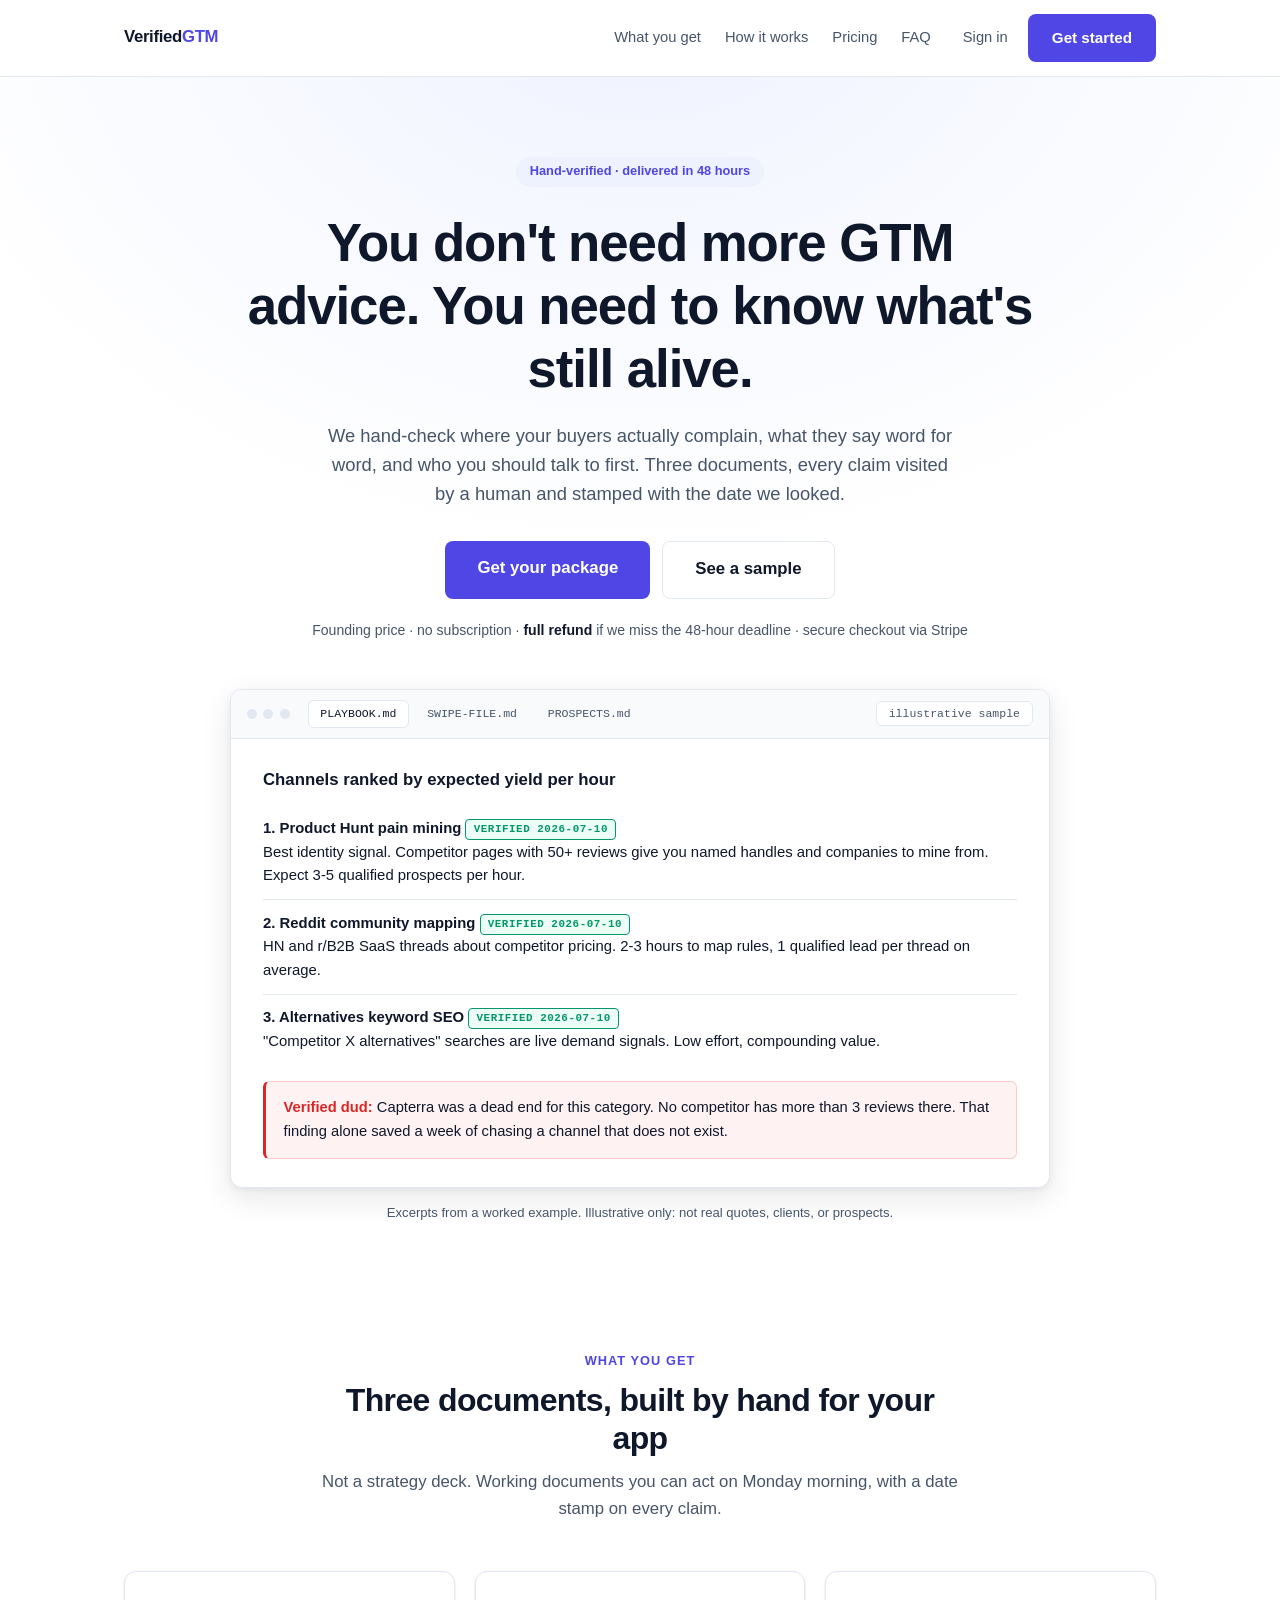
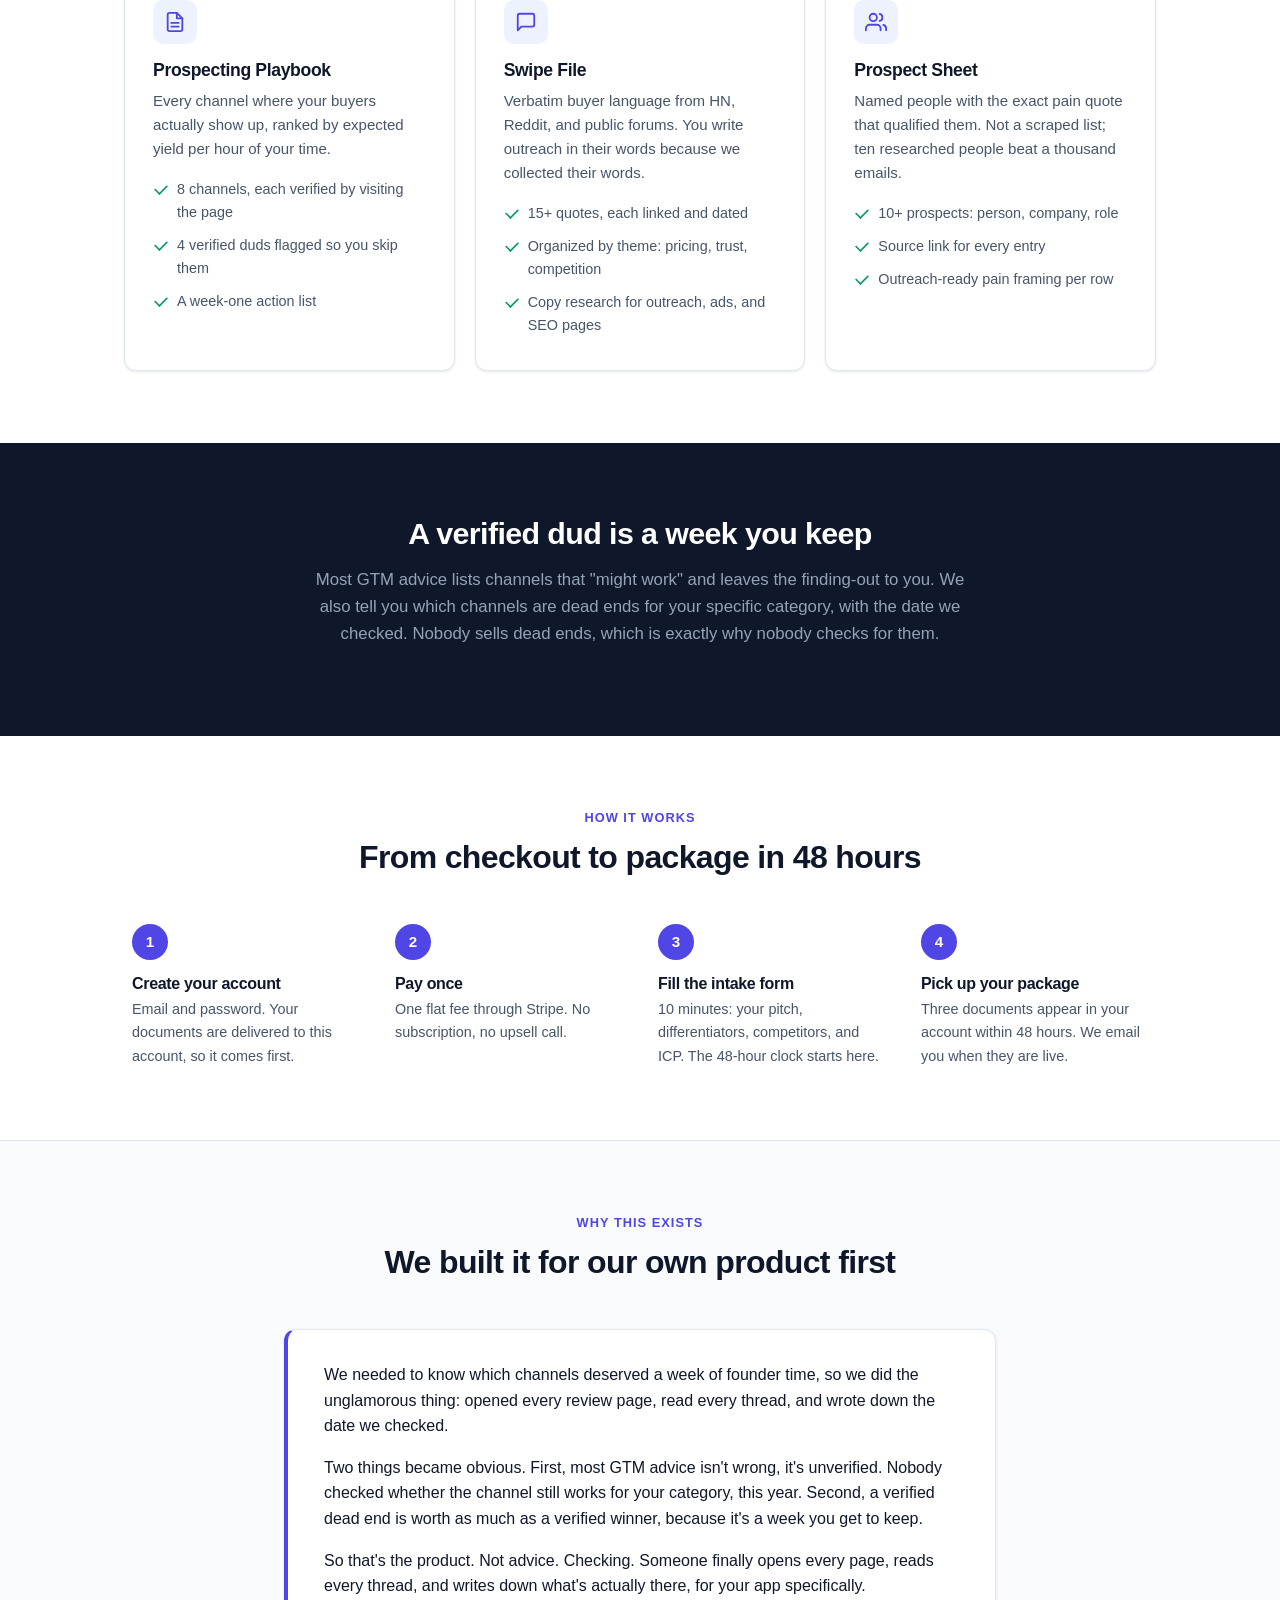
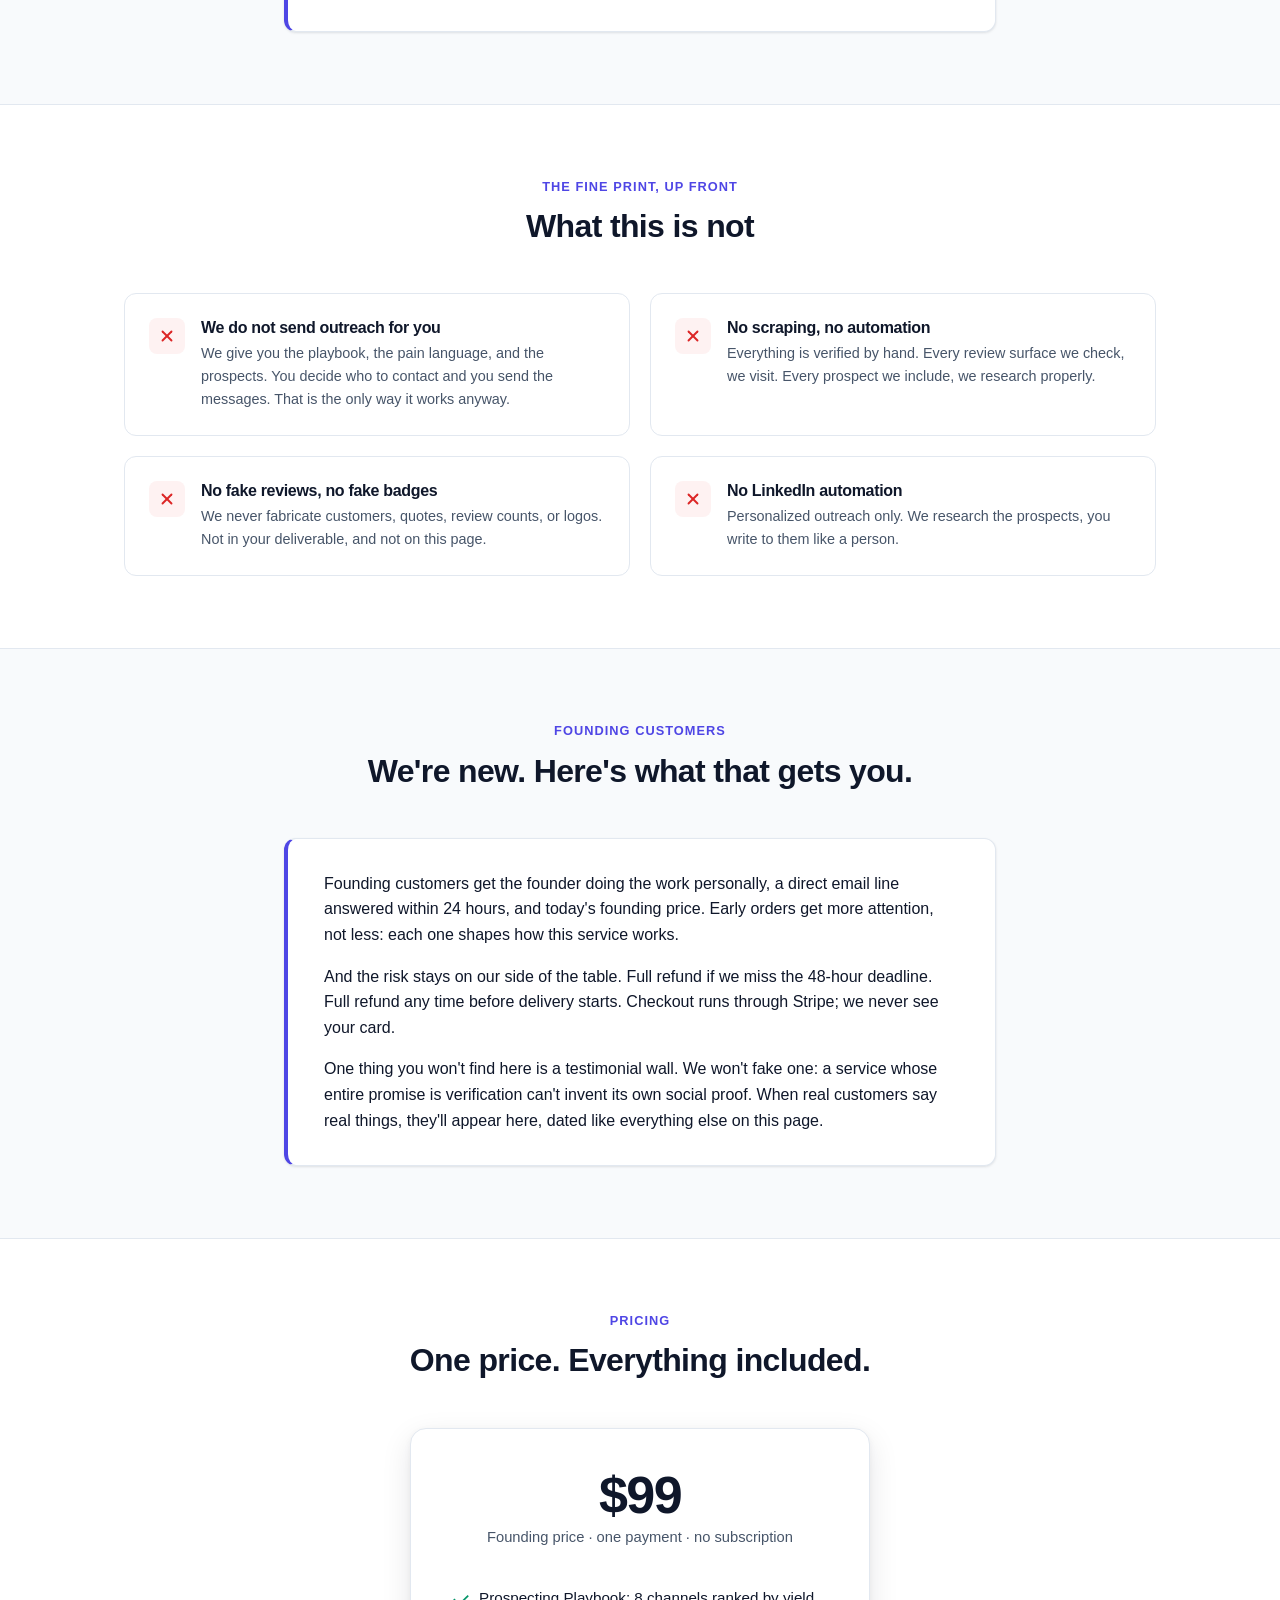
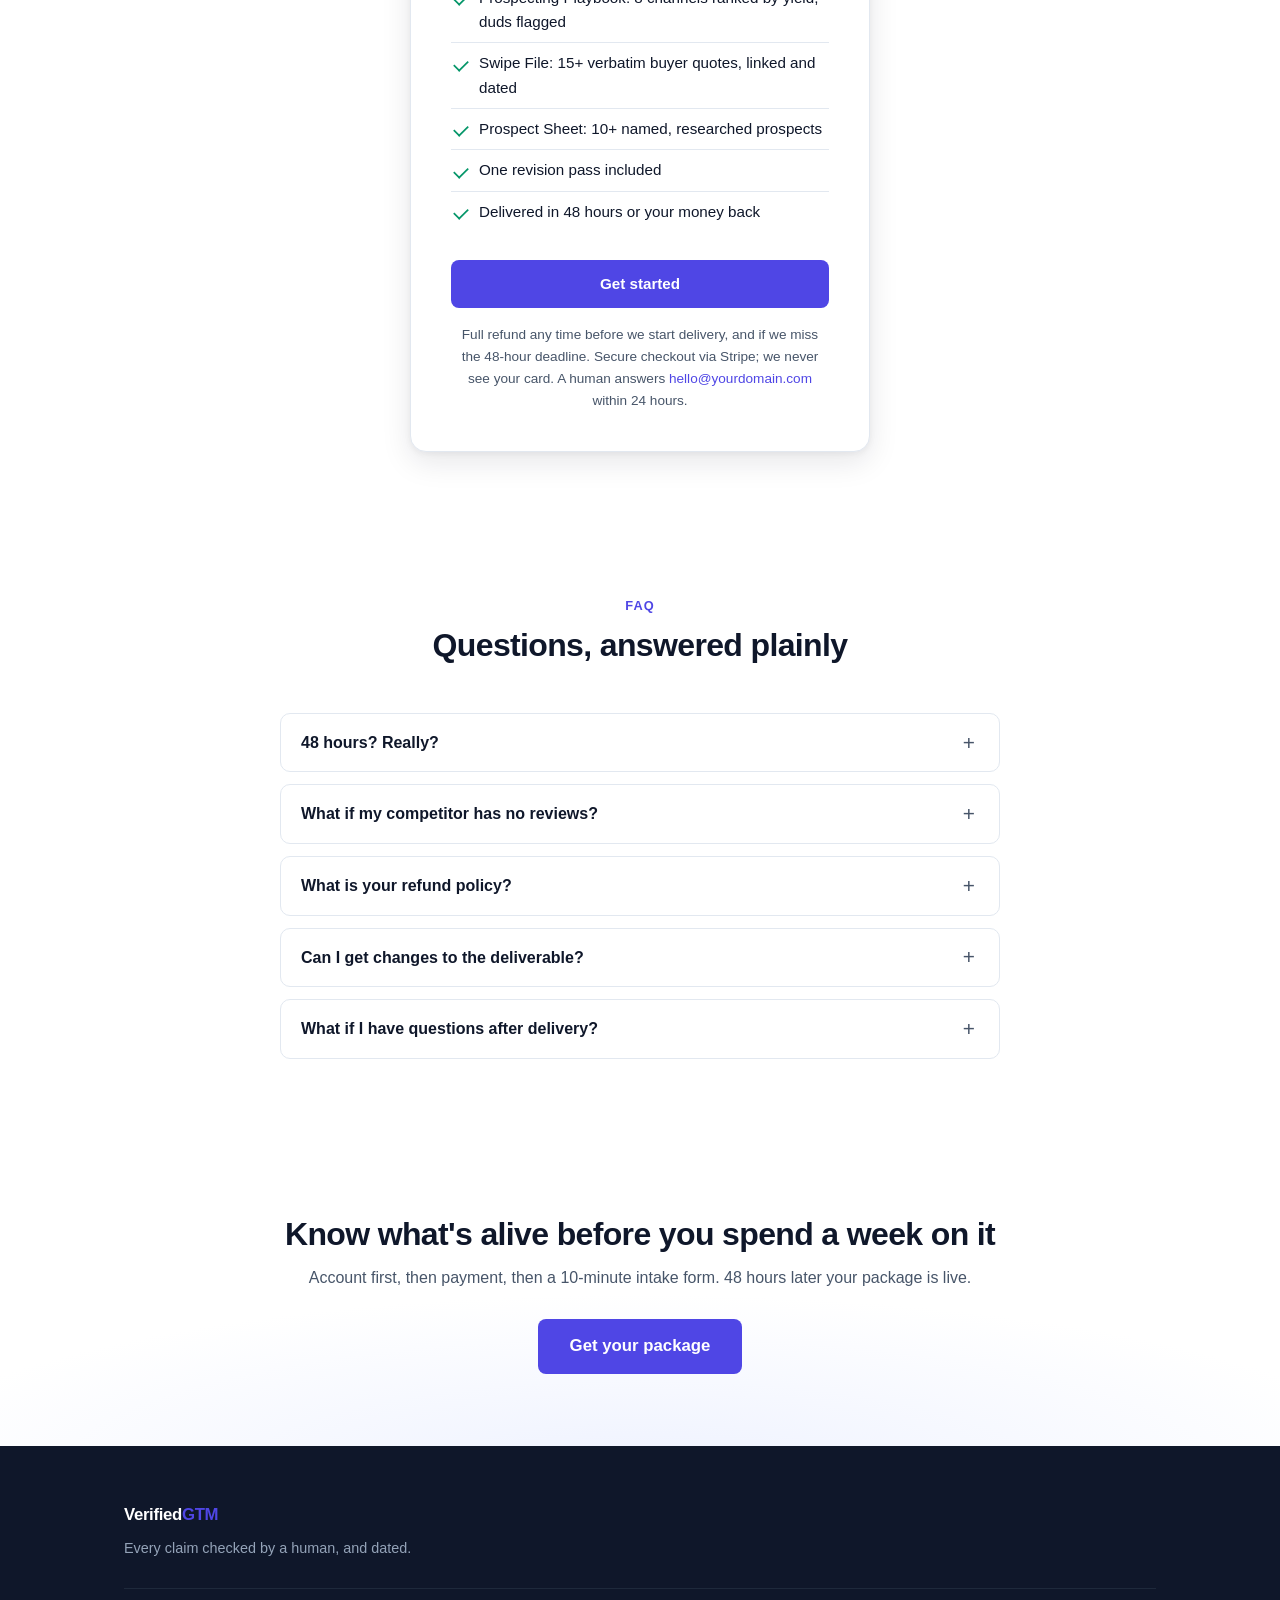
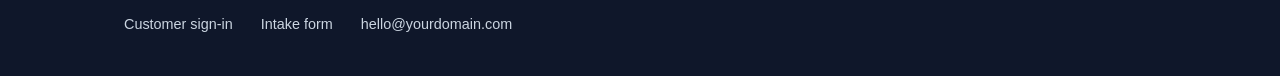
==== index.html @ f34b38dd "VerifiedGTM marketing site: landing, account, and intake pages Co-Authored-By: Claude Fable 5 <norep" ====
<!DOCTYPE html>
<html lang="en">
<head>
  <meta charset="UTF-8">
  <meta name="viewport" content="width=device-width, initial-scale=1.0">
  <title>Verified GTM: every claim checked by a human, and dated</title>
  <meta name="description" content="A flat-fee go-to-market package for your app. We hand-verify where your buyers complain, what they say verbatim, and who to talk to first. Every claim dated. 48 hours.">
  <link rel="stylesheet" href="style.css">
  <script src="config.js"></script>
</head>
<body>
  <nav class="nav">
    <div class="nav-inner">
      <a href="#" class="wordmark">Verified<span>GTM</span></a>
      <div class="nav-links">
        <a href="#deliverables">What you get</a>
        <a href="#how">How it works</a>
        <a href="#pricing">Pricing</a>
        <a href="#faq">FAQ</a>
      </div>
      <div class="nav-cta">
        <a href="account.html" class="signin">Sign in</a>
        <a href="account.html" class="btn">Get started</a>
      </div>
    </div>
  </nav>

  <header class="hero-section">
    <div class="container">
      <span class="badge">Hand-verified &middot; delivered in 48 hours</span>
      <h1>You don't need more GTM advice. You need to know what's still alive.</h1>
      <p class="hero-sub">We hand-check where your buyers actually complain, what they say word for word, and who you should talk to first. Three documents, every claim visited by a human and stamped with the date we looked.</p>
      <div class="hero-ctas">
        <a href="account.html" class="btn btn-lg">Get your package</a>
        <a href="#sample" class="btn btn-lg btn-ghost">See a sample</a>
      </div>
      <p class="trust-line">Founding price &middot; no subscription &middot; <strong>full refund</strong> if we miss the 48-hour deadline &middot; secure checkout via Stripe</p>

      <div class="browser-frame" id="sample">
        <input type="radio" name="doc-tab" id="tab-playbook" checked>
        <input type="radio" name="doc-tab" id="tab-swipe">
        <input type="radio" name="doc-tab" id="tab-prospects">
        <div class="browser-bar">
          <i></i><i></i><i></i>
          <label for="tab-playbook">PLAYBOOK.md</label>
          <label for="tab-swipe">SWIPE-FILE.md</label>
          <label for="tab-prospects">PROSPECTS.md</label>
          <span class="addr">illustrative sample</span>
        </div>
        <div class="browser-body" id="body-playbook">
          <h4>Channels ranked by expected yield per hour</h4>
          <ul>
            <li><strong>1. Product Hunt pain mining</strong> <span class="stamp">verified 2026-07-10</span><br>Best identity signal. Competitor pages with 50+ reviews give you named handles and companies to mine from. Expect 3-5 qualified prospects per hour.</li>
            <li><strong>2. Reddit community mapping</strong> <span class="stamp">verified 2026-07-10</span><br>HN and r/B2B SaaS threads about competitor pricing. 2-3 hours to map rules, 1 qualified lead per thread on average.</li>
            <li><strong>3. Alternatives keyword SEO</strong> <span class="stamp">verified 2026-07-10</span><br>"Competitor X alternatives" searches are live demand signals. Low effort, compounding value.</li>
          </ul>
          <div class="dud-block">
            <strong>Verified dud:</strong> Capterra was a dead end for this category. No competitor has more than 3 reviews there. That finding alone saved a week of chasing a channel that does not exist.
          </div>
        </div>
        <div class="browser-body" id="body-swipe">
          <h4>Verbatim buyer language, each quote linked and dated</h4>
          <blockquote>"I looked at three tools and they all had zero real reviews I could find. How is anyone supposed to compare these?" (HN comment, 2025-11) <span class="stamp">collected 2026-07-10</span></blockquote>
          <blockquote>"We paid $X000 for a GTM course and it was just generic advice we could have found on a blog. The ROI was negative." (r/SaaS, 2026-01) <span class="stamp">collected 2026-07-10</span></blockquote>
          <blockquote>"Every channel they suggested was either saturated or required weeks of setup. We needed something we could act on Monday." (r/startups, 2026-03) <span class="stamp">collected 2026-07-10</span></blockquote>
        </div>
        <div class="browser-body" id="body-prospects">
          <h4>Named prospects with the pain quote that qualified them</h4>
          <ul>
            <li><strong>Fictional Co-founder, Apex Analytics</strong><br><span class="src-line">Source: HN thread on GTM tools [2026-06]</span><br><em>"Looking for GTM help but every advisor just says 'do content marketing.' Need channels we can actually execute this quarter."</em></li>
            <li><strong>Fictional Head of Growth, ScaleUp SaaS</strong><br><span class="src-line">Source: r/SaaS comment [2026-05]</span><br><em>"Tried three agencies. All they delivered were decks. We need someone who will tell us which channels actually work for our specific category."</em></li>
            <li><strong>Fictional Founder, Series A FinTech</strong><br><span class="src-line">Source: Product Hunt review [2026-04]</span><br><em>"Competitor Y took 6 weeks to deliver anything. We needed GTM done before our launch, not after."</em></li>
          </ul>
        </div>
      </div>
      <p class="sample-caption">Excerpts from a worked example. Illustrative only: not real quotes, clients, or prospects.</p>
    </div>
  </header>

  <section class="section" id="deliverables">
    <div class="container">
      <div class="section-head">
        <span class="eyebrow">What you get</span>
        <h2>Three documents, built by hand for your app</h2>
        <p>Not a strategy deck. Working documents you can act on Monday morning, with a date stamp on every claim.</p>
      </div>
      <div class="card-grid">
        <div class="card">
          <span class="icon">
            <svg width="22" height="22" viewBox="0 0 24 24" fill="none" stroke="currentColor" stroke-width="2" stroke-linecap="round" stroke-linejoin="round"><path d="M14 2H6a2 2 0 0 0-2 2v16a2 2 0 0 0 2 2h12a2 2 0 0 0 2-2V8z"/><polyline points="14 2 14 8 20 8"/><line x1="16" y1="13" x2="8" y2="13"/><line x1="16" y1="17" x2="8" y2="17"/></svg>
          </span>
          <h3>Prospecting Playbook</h3>
          <p>Every channel where your buyers actually show up, ranked by expected yield per hour of your time.</p>
          <ul>
            <li>8 channels, each verified by visiting the page</li>
            <li>4 verified duds flagged so you skip them</li>
            <li>A week-one action list</li>
          </ul>
        </div>
        <div class="card">
          <span class="icon">
            <svg width="22" height="22" viewBox="0 0 24 24" fill="none" stroke="currentColor" stroke-width="2" stroke-linecap="round" stroke-linejoin="round"><path d="M21 15a2 2 0 0 1-2 2H7l-4 4V5a2 2 0 0 1 2-2h14a2 2 0 0 1 2 2z"/></svg>
          </span>
          <h3>Swipe File</h3>
          <p>Verbatim buyer language from HN, Reddit, and public forums. You write outreach in their words because we collected their words.</p>
          <ul>
            <li>15+ quotes, each linked and dated</li>
            <li>Organized by theme: pricing, trust, competition</li>
            <li>Copy research for outreach, ads, and SEO pages</li>
          </ul>
        </div>
        <div class="card">
          <span class="icon">
            <svg width="22" height="22" viewBox="0 0 24 24" fill="none" stroke="currentColor" stroke-width="2" stroke-linecap="round" stroke-linejoin="round"><path d="M17 21v-2a4 4 0 0 0-4-4H5a4 4 0 0 0-4 4v2"/><circle cx="9" cy="7" r="4"/><path d="M23 21v-2a4 4 0 0 0-3-3.87"/><path d="M16 3.13a4 4 0 0 1 0 7.75"/></svg>
          </span>
          <h3>Prospect Sheet</h3>
          <p>Named people with the exact pain quote that qualified them. Not a scraped list; ten researched people beat a thousand emails.</p>
          <ul>
            <li>10+ prospects: person, company, role</li>
            <li>Source link for every entry</li>
            <li>Outreach-ready pain framing per row</li>
          </ul>
        </div>
      </div>
    </div>
  </section>

  <section class="dark-band">
    <div class="container">
      <h2>A verified dud is a week you keep</h2>
      <p>Most GTM advice lists channels that "might work" and leaves the finding-out to you. We also tell you which channels are dead ends for your specific category, with the date we checked. Nobody sells dead ends, which is exactly why nobody checks for them.</p>
    </div>
  </section>

  <section class="section" id="how">
    <div class="container">
      <div class="section-head">
        <span class="eyebrow">How it works</span>
        <h2>From checkout to package in 48 hours</h2>
      </div>
      <div class="steps">
        <div class="step">
          <span class="step-num">1</span>
          <h3>Create your account</h3>
          <p>Email and password. Your documents are delivered to this account, so it comes first.</p>
        </div>
        <div class="step">
          <span class="step-num">2</span>
          <h3>Pay once</h3>
          <p>One flat fee through Stripe. No subscription, no upsell call.</p>
        </div>
        <div class="step">
          <span class="step-num">3</span>
          <h3>Fill the intake form</h3>
          <p>10 minutes: your pitch, differentiators, competitors, and ICP. The 48-hour clock starts here.</p>
        </div>
        <div class="step">
          <span class="step-num">4</span>
          <h3>Pick up your package</h3>
          <p>Three documents appear in your account within 48 hours. We email you when they are live.</p>
        </div>
      </div>
    </div>
  </section>

  <section class="section section-alt" id="why">
    <div class="container-narrow">
      <div class="section-head">
        <span class="eyebrow">Why this exists</span>
        <h2>We built it for our own product first</h2>
      </div>
      <div class="founder-note">
        <p>We needed to know which channels deserved a week of founder time, so we did the unglamorous thing: opened every review page, read every thread, and wrote down the date we checked.</p>
        <p>Two things became obvious. First, most GTM advice isn't wrong, it's unverified. Nobody checked whether the channel still works for your category, this year. Second, a verified dead end is worth as much as a verified winner, because it's a week you get to keep.</p>
        <p>So that's the product. Not advice. Checking. Someone finally opens every page, reads every thread, and writes down what's actually there, for your app specifically.</p>
      </div>
    </div>
  </section>

  <section class="section" id="not">
    <div class="container">
      <div class="section-head">
        <span class="eyebrow">The fine print, up front</span>
        <h2>What this is not</h2>
      </div>
      <div class="not-grid">
        <div>
          <span class="x-icon"><svg width="18" height="18" viewBox="0 0 24 24" fill="none" stroke="currentColor" stroke-width="2.5" stroke-linecap="round"><line x1="18" y1="6" x2="6" y2="18"/><line x1="6" y1="6" x2="18" y2="18"/></svg></span>
          <div>
            <h3>We do not send outreach for you</h3>
            <p>We give you the playbook, the pain language, and the prospects. You decide who to contact and you send the messages. That is the only way it works anyway.</p>
          </div>
        </div>
        <div>
          <span class="x-icon"><svg width="18" height="18" viewBox="0 0 24 24" fill="none" stroke="currentColor" stroke-width="2.5" stroke-linecap="round"><line x1="18" y1="6" x2="6" y2="18"/><line x1="6" y1="6" x2="18" y2="18"/></svg></span>
          <div>
            <h3>No scraping, no automation</h3>
            <p>Everything is verified by hand. Every review surface we check, we visit. Every prospect we include, we research properly.</p>
          </div>
        </div>
        <div>
          <span class="x-icon"><svg width="18" height="18" viewBox="0 0 24 24" fill="none" stroke="currentColor" stroke-width="2.5" stroke-linecap="round"><line x1="18" y1="6" x2="6" y2="18"/><line x1="6" y1="6" x2="18" y2="18"/></svg></span>
          <div>
            <h3>No fake reviews, no fake badges</h3>
            <p>We never fabricate customers, quotes, review counts, or logos. Not in your deliverable, and not on this page.</p>
          </div>
        </div>
        <div>
          <span class="x-icon"><svg width="18" height="18" viewBox="0 0 24 24" fill="none" stroke="currentColor" stroke-width="2.5" stroke-linecap="round"><line x1="18" y1="6" x2="6" y2="18"/><line x1="6" y1="6" x2="18" y2="18"/></svg></span>
          <div>
            <h3>No LinkedIn automation</h3>
            <p>Personalized outreach only. We research the prospects, you write to them like a person.</p>
          </div>
        </div>
      </div>
    </div>
  </section>

  <section class="section section-alt" id="founding">
    <div class="container-narrow">
      <div class="section-head">
        <span class="eyebrow">Founding customers</span>
        <h2>We're new. Here's what that gets you.</h2>
      </div>
      <div class="founder-note">
        <p>Founding customers get the founder doing the work personally, a direct email line answered within 24 hours, and today's founding price. Early orders get more attention, not less: each one shapes how this service works.</p>
        <p>And the risk stays on our side of the table. Full refund if we miss the 48-hour deadline. Full refund any time before delivery starts. Checkout runs through Stripe; we never see your card.</p>
        <p>One thing you won't find here is a testimonial wall. We won't fake one: a service whose entire promise is verification can't invent its own social proof. When real customers say real things, they'll appear here, dated like everything else on this page.</p>
      </div>
    </div>
  </section>

  <section class="section" id="pricing">
    <div class="container">
      <div class="section-head">
        <span class="eyebrow">Pricing</span>
        <h2>One price. Everything included.</h2>
      </div>
      <div class="pricing-card">
        <div class="price-tag">$<span id="price"></span></div>
        <p class="price-sub">Founding price &middot; one payment &middot; no subscription</p>
        <ul>
          <li>Prospecting Playbook: 8 channels ranked by yield, duds flagged</li>
          <li>Swipe File: 15+ verbatim buyer quotes, linked and dated</li>
          <li>Prospect Sheet: 10+ named, researched prospects</li>
          <li>One revision pass included</li>
          <li>Delivered in 48 hours or your money back</li>
        </ul>
        <a href="account.html" class="cta-button">Get started</a>
        <p class="pricing-footnote">Full refund any time before we start delivery, and if we miss the 48-hour deadline. Secure checkout via Stripe; we never see your card. A human answers <a href="#" id="pricing-email"></a> within 24 hours.</p>
      </div>
    </div>
  </section>

  <section class="section" id="faq">
    <div class="container">
      <div class="section-head">
        <span class="eyebrow">FAQ</span>
        <h2>Questions, answered plainly</h2>
      </div>
      <div class="faq-list">
        <details>
          <summary>48 hours? Really?</summary>
          <p>Yes. The process is systematized and a human does the checking. You create an account first; your files are delivered to it. Intake form in, package live within 48 hours. If we miss it, full refund.</p>
        </details>
        <details>
          <summary>What if my competitor has no reviews?</summary>
          <p>We mine forums, communities, and search demand instead. HN threads, Reddit discussions, and keyword data often surface more useful intelligence than review pages.</p>
        </details>
        <details>
          <summary>What is your refund policy?</summary>
          <p>Full refund if you ask before we start delivery, and a full refund if we miss the 48-hour deadline. After delivery, no refund. The information is yours; we do not hold deliverables hostage, but we cannot refund information you have already received.</p>
        </details>
        <details>
          <summary>Can I get changes to the deliverable?</summary>
          <p>One revision pass is included. If you need more, contact us.</p>
        </details>
        <details>
          <summary>What if I have questions after delivery?</summary>
          <p>Email us at <a href="#" id="contact-email"></a>. We respond within 24 hours on business days.</p>
        </details>
      </div>
    </div>
  </section>

  <div class="footer-cta-band">
    <div class="container">
      <h2>Know what's alive before you spend a week on it</h2>
      <p>Account first, then payment, then a 10-minute intake form. 48 hours later your package is live.</p>
      <a href="account.html" class="btn btn-lg">Get your package</a>
    </div>
  </div>

  <footer class="site-footer">
    <div class="container">
      <a href="#" class="wordmark">Verified<span>GTM</span></a>
      <p class="footer-tagline">Every claim checked by a human, and dated.</p>
      <div class="footer-links">
        <a href="account.html">Customer sign-in</a>
        <a href="intake.html">Intake form</a>
        <a href="#" id="footer-email"></a>
      </div>
    </div>
  </footer>

  <script>
    document.getElementById('price').textContent = CONFIG.price;
    document.getElementById('pricing-email').href = 'mailto:' + CONFIG.contactEmail;
    document.getElementById('pricing-email').textContent = CONFIG.contactEmail;
    document.getElementById('contact-email').href = 'mailto:' + CONFIG.contactEmail;
    document.getElementById('contact-email').textContent = CONFIG.contactEmail;
    document.getElementById('footer-email').href = 'mailto:' + CONFIG.contactEmail;
    document.getElementById('footer-email').textContent = CONFIG.contactEmail;
  </script>
</body>
</html>
---- style.css ----
* {
  margin: 0;
  padding: 0;
  box-sizing: border-box;
}

:root {
  --bg: #ffffff;
  --bg-alt: #f8fafc;
  --bg-dark: #0f172a;
  --text: #0f172a;
  --text-secondary: #475569;
  --text-on-dark: #e2e8f0;
  --accent: #4f46e5;
  --accent-hover: #4338ca;
  --accent-soft: #eef2ff;
  --green: #059669;
  --green-soft: #ecfdf5;
  --red: #dc2626;
  --red-soft: #fef2f2;
  --border: #e2e8f0;
  --shadow: 0 1px 3px rgba(15, 23, 42, 0.08), 0 1px 2px rgba(15, 23, 42, 0.04);
  --shadow-lg: 0 10px 30px rgba(15, 23, 42, 0.10), 0 2px 6px rgba(15, 23, 42, 0.05);
  --sans: -apple-system, BlinkMacSystemFont, "Segoe UI", "Inter", Roboto, Helvetica, Arial, sans-serif;
  --mono: ui-monospace, "SF Mono", Menlo, Consolas, monospace;
}

html {
  scroll-behavior: smooth;
}

body {
  font-family: var(--sans);
  background: var(--bg);
  color: var(--text);
  line-height: 1.6;
  font-size: 16px;
  -webkit-font-smoothing: antialiased;
}

a {
  color: var(--accent);
  text-decoration: none;
}

a:hover {
  text-decoration: underline;
}

h1, h2, h3 {
  line-height: 1.2;
  letter-spacing: -0.02em;
}

p {
  margin-bottom: 1rem;
}

.container {
  max-width: 1080px;
  margin: 0 auto;
  padding: 0 1.5rem;
}

.container-narrow {
  max-width: 760px;
  margin: 0 auto;
  padding: 0 1.5rem;
}

/* ---------- nav ---------- */

.nav {
  position: sticky;
  top: 0;
  z-index: 50;
  background: rgba(255, 255, 255, 0.85);
  backdrop-filter: blur(12px);
  -webkit-backdrop-filter: blur(12px);
  border-bottom: 1px solid var(--border);
}

.nav-inner {
  max-width: 1080px;
  margin: 0 auto;
  padding: 0.85rem 1.5rem;
  display: flex;
  align-items: center;
  gap: 2rem;
}

.wordmark {
  font-weight: 800;
  font-size: 1.05rem;
  letter-spacing: -0.02em;
  color: var(--text);
}

.wordmark:hover {
  text-decoration: none;
}

.wordmark span {
  color: var(--accent);
}

.nav-links {
  display: flex;
  gap: 1.5rem;
  margin-left: auto;
}

.nav-links a {
  color: var(--text-secondary);
  font-size: 0.92rem;
  font-weight: 500;
}

.nav-links a:hover {
  color: var(--text);
  text-decoration: none;
}

.nav-cta {
  display: flex;
  align-items: center;
  gap: 1.25rem;
}

.nav-cta .signin {
  color: var(--text-secondary);
  font-size: 0.92rem;
  font-weight: 500;
}

/* ---------- buttons ---------- */

.btn, .cta-button, button[type="submit"] {
  display: inline-block;
  background: var(--accent);
  color: #ffffff;
  font-family: var(--sans);
  font-size: 0.95rem;
  font-weight: 600;
  padding: 0.75rem 1.5rem;
  border: none;
  border-radius: 8px;
  cursor: pointer;
  transition: background 0.15s, transform 0.1s;
  text-align: center;
}

.btn:hover, .cta-button:hover, button[type="submit"]:hover {
  background: var(--accent-hover);
  text-decoration: none;
}

.btn:active, .cta-button:active, button[type="submit"]:active {
  transform: translateY(1px);
}

.cta-button:visited {
  color: #ffffff;
}

.btn-lg {
  font-size: 1.05rem;
  padding: 0.9rem 2rem;
}

.btn-ghost {
  background: transparent;
  color: var(--text);
  border: 1px solid var(--border);
}

.btn-ghost:hover {
  background: var(--bg-alt);
  color: var(--text);
}

button[type="submit"]:disabled {
  opacity: 0.6;
  cursor: default;
}

/* ---------- hero ---------- */

.hero-section {
  text-align: center;
  padding: 5rem 0 3.5rem;
  background:
    radial-gradient(ellipse 60% 50% at 50% -10%, var(--accent-soft), transparent);
}

.badge {
  display: inline-flex;
  align-items: center;
  gap: 0.4rem;
  background: var(--accent-soft);
  color: var(--accent);
  font-size: 0.8rem;
  font-weight: 600;
  padding: 0.3rem 0.85rem;
  border-radius: 999px;
  margin-bottom: 1.5rem;
}

.hero-section h1 {
  font-size: clamp(2.1rem, 5vw, 3.3rem);
  font-weight: 800;
  max-width: 800px;
  margin: 0 auto 1.25rem;
}

.hero-sub {
  font-size: 1.15rem;
  color: var(--text-secondary);
  max-width: 640px;
  margin: 0 auto 2rem;
}

.hero-ctas {
  display: flex;
  justify-content: center;
  gap: 0.75rem;
  flex-wrap: wrap;
  margin-bottom: 1.25rem;
}

.trust-line {
  font-size: 0.88rem;
  color: var(--text-secondary);
}

.trust-line strong {
  color: var(--text);
}

/* ---------- browser mockup ---------- */

.browser-frame {
  max-width: 820px;
  margin: 3rem auto 0;
  background: var(--bg);
  border: 1px solid var(--border);
  border-radius: 12px;
  box-shadow: var(--shadow-lg);
  overflow: hidden;
  text-align: left;
}

.browser-bar {
  display: flex;
  align-items: center;
  gap: 0.4rem;
  background: var(--bg-alt);
  border-bottom: 1px solid var(--border);
  padding: 0.6rem 1rem;
}

.browser-bar i {
  width: 10px;
  height: 10px;
  border-radius: 50%;
  background: var(--border);
}

.browser-bar .addr {
  margin-left: 0.75rem;
  font-family: var(--mono);
  font-size: 0.72rem;
  color: var(--text-secondary);
  background: var(--bg);
  border: 1px solid var(--border);
  border-radius: 6px;
  padding: 0.15rem 0.75rem;
}

.browser-frame > input {
  position: absolute;
  opacity: 0;
  pointer-events: none;
}

.browser-bar label {
  font-family: var(--mono);
  font-size: 0.72rem;
  font-weight: 500;
  color: var(--text-secondary);
  padding: 0.25rem 0.7rem;
  border: 1px solid transparent;
  border-radius: 6px;
  cursor: pointer;
  margin-bottom: 0;
  display: inline-block;
}

.browser-bar label:first-of-type {
  margin-left: 0.75rem;
}

.browser-bar .addr {
  margin-left: auto;
}

#tab-playbook:checked ~ .browser-bar label[for="tab-playbook"],
#tab-swipe:checked ~ .browser-bar label[for="tab-swipe"],
#tab-prospects:checked ~ .browser-bar label[for="tab-prospects"] {
  background: var(--bg);
  border-color: var(--border);
  color: var(--text);
}

.browser-frame .browser-body {
  display: none;
}

#tab-playbook:checked ~ #body-playbook,
#tab-swipe:checked ~ #body-swipe,
#tab-prospects:checked ~ #body-prospects {
  display: block;
}

.browser-body {
  padding: 1.75rem 2rem;
  font-size: 0.93rem;
}

.browser-body blockquote {
  border-left: 3px solid var(--accent);
  padding-left: 1rem;
  margin: 1.1rem 0;
  color: var(--text);
}

.browser-body .src-line {
  font-size: 0.82rem;
  color: var(--text-secondary);
}

.sample-caption {
  font-size: 0.82rem;
  color: var(--text-secondary);
  margin: 0.85rem auto 0;
  text-align: center;
}

.browser-body h4 {
  font-size: 1.05rem;
  margin-bottom: 0.75rem;
}

.browser-body ul {
  list-style: none;
  padding: 0;
  margin-bottom: 0;
}

.browser-body li {
  padding: 0.7rem 0;
  border-bottom: 1px solid var(--border);
}

.browser-body li:last-of-type {
  border-bottom: none;
}

/* ---------- shared bits ---------- */

.stamp {
  display: inline-block;
  font-family: var(--mono);
  font-size: 0.68rem;
  font-weight: 600;
  text-transform: uppercase;
  letter-spacing: 0.05em;
  color: var(--green);
  background: var(--green-soft);
  border: 1px solid currentColor;
  border-radius: 4px;
  padding: 0.05rem 0.45rem;
  white-space: nowrap;
  vertical-align: 1px;
}

.dud-block {
  background: var(--red-soft);
  border: 1px solid #fecaca;
  border-left: 3px solid var(--red);
  border-radius: 6px;
  padding: 0.9rem 1.1rem;
  margin: 1rem 0 0;
  font-size: 0.92rem;
}

.dud-block strong {
  color: var(--red);
}

.section {
  padding: 4.5rem 0;
}

.section-alt {
  background: var(--bg-alt);
  border-top: 1px solid var(--border);
  border-bottom: 1px solid var(--border);
}

.section-head {
  text-align: center;
  max-width: 640px;
  margin: 0 auto 3rem;
}

.section-head h2 {
  font-size: 2rem;
  font-weight: 800;
  margin-bottom: 0.75rem;
}

.section-head p {
  color: var(--text-secondary);
  font-size: 1.05rem;
  margin-bottom: 0;
}

.eyebrow {
  display: block;
  font-size: 0.8rem;
  font-weight: 700;
  text-transform: uppercase;
  letter-spacing: 0.08em;
  color: var(--accent);
  margin-bottom: 0.6rem;
}

/* ---------- cards ---------- */

.card-grid {
  display: grid;
  grid-template-columns: repeat(3, 1fr);
  gap: 1.25rem;
}

.card {
  background: var(--bg);
  border: 1px solid var(--border);
  border-radius: 12px;
  padding: 1.75rem;
  box-shadow: var(--shadow);
}

.card .icon {
  display: inline-flex;
  align-items: center;
  justify-content: center;
  width: 44px;
  height: 44px;
  border-radius: 10px;
  background: var(--accent-soft);
  color: var(--accent);
  margin-bottom: 1rem;
}

.card h3 {
  font-size: 1.1rem;
  font-weight: 700;
  margin-bottom: 0.5rem;
}

.card p {
  color: var(--text-secondary);
  font-size: 0.94rem;
  margin-bottom: 0.75rem;
}

.card ul {
  list-style: none;
  padding: 0;
  margin: 0;
  font-size: 0.9rem;
  color: var(--text-secondary);
}

.card ul li {
  padding: 0.3rem 0 0.3rem 1.5rem;
  position: relative;
}

.card ul li::before {
  content: "";
  position: absolute;
  left: 0;
  top: 0.62rem;
  width: 14px;
  height: 8px;
  border-left: 2px solid var(--green);
  border-bottom: 2px solid var(--green);
  transform: rotate(-45deg) scale(0.75);
}

/* ---------- steps ---------- */

.steps {
  display: grid;
  grid-template-columns: repeat(4, 1fr);
  gap: 1.25rem;
  counter-reset: step;
}

.step {
  position: relative;
  padding: 0 0.5rem;
}

.step-num {
  display: inline-flex;
  align-items: center;
  justify-content: center;
  width: 36px;
  height: 36px;
  border-radius: 50%;
  background: var(--accent);
  color: #fff;
  font-weight: 700;
  font-size: 0.95rem;
  margin-bottom: 0.85rem;
}

.step h3 {
  font-size: 1rem;
  font-weight: 700;
  margin-bottom: 0.35rem;
}

.step p {
  font-size: 0.9rem;
  color: var(--text-secondary);
  margin-bottom: 0;
}

/* ---------- dark band ---------- */

.dark-band {
  background: var(--bg-dark);
  color: var(--text-on-dark);
  padding: 4.5rem 0;
}

.dark-band h2 {
  color: #ffffff;
  font-size: 1.9rem;
  font-weight: 800;
  margin-bottom: 1rem;
}

.dark-band p {
  color: #94a3b8;
  font-size: 1.05rem;
  max-width: 680px;
}

.dark-band .container {
  text-align: center;
}

.dark-band p {
  margin-left: auto;
  margin-right: auto;
}

/* ---------- founder note ---------- */

.founder-note {
  background: var(--bg);
  border: 1px solid var(--border);
  border-left: 4px solid var(--accent);
  border-radius: 12px;
  box-shadow: var(--shadow);
  padding: 2rem 2.25rem;
}

.founder-note p:last-child {
  margin-bottom: 0;
}

/* ---------- not-grid ---------- */

.not-grid {
  display: grid;
  grid-template-columns: 1fr 1fr;
  gap: 1.25rem;
}

.not-grid > div {
  background: var(--bg);
  border: 1px solid var(--border);
  border-radius: 12px;
  padding: 1.5rem;
  display: flex;
  gap: 1rem;
}

.not-grid .x-icon {
  flex-shrink: 0;
  display: inline-flex;
  align-items: center;
  justify-content: center;
  width: 36px;
  height: 36px;
  border-radius: 8px;
  background: var(--red-soft);
  color: var(--red);
}

.not-grid h3 {
  font-size: 1rem;
  font-weight: 700;
  margin-bottom: 0.3rem;
}

.not-grid p {
  font-size: 0.9rem;
  color: var(--text-secondary);
  margin-bottom: 0;
}

/* ---------- pricing ---------- */

.pricing-card {
  max-width: 460px;
  margin: 0 auto;
  background: var(--bg);
  border: 1px solid var(--border);
  border-radius: 16px;
  box-shadow: var(--shadow-lg);
  padding: 2.5rem;
  text-align: center;
}

.pricing-card .price-tag {
  font-size: 3.25rem;
  font-weight: 800;
  letter-spacing: -0.03em;
  line-height: 1;
  margin-bottom: 0.35rem;
}

.pricing-card .price-sub {
  color: var(--text-secondary);
  font-size: 0.92rem;
  margin-bottom: 1.75rem;
}

.pricing-card ul {
  list-style: none;
  padding: 0;
  margin: 0 0 1.75rem;
  text-align: left;
}

.pricing-card ul li {
  padding: 0.5rem 0 0.5rem 1.75rem;
  position: relative;
  font-size: 0.95rem;
  border-bottom: 1px solid var(--border);
}

.pricing-card ul li:last-child {
  border-bottom: none;
}

.pricing-card ul li::before {
  content: "";
  position: absolute;
  left: 0.15rem;
  top: 0.95rem;
  width: 14px;
  height: 8px;
  border-left: 2px solid var(--green);
  border-bottom: 2px solid var(--green);
  transform: rotate(-45deg) scale(0.85);
}

.pricing-card .cta-button, .pricing-card .btn {
  width: 100%;
}

.pricing-footnote {
  margin-top: 1rem;
  font-size: 0.85rem;
  color: var(--text-secondary);
  margin-bottom: 0;
}

/* ---------- FAQ ---------- */

.faq-list {
  max-width: 720px;
  margin: 0 auto;
}

.faq-list details {
  background: var(--bg);
  border: 1px solid var(--border);
  border-radius: 10px;
  padding: 0 1.25rem;
  margin-bottom: 0.75rem;
}

.faq-list summary {
  cursor: pointer;
  font-weight: 600;
  padding: 1rem 0;
  list-style: none;
  position: relative;
  padding-right: 2rem;
}

.faq-list summary::-webkit-details-marker {
  display: none;
}

.faq-list summary::after {
  content: "+";
  position: absolute;
  right: 0.25rem;
  top: 50%;
  transform: translateY(-50%);
  font-size: 1.3rem;
  font-weight: 400;
  color: var(--text-secondary);
}

.faq-list details[open] summary::after {
  content: "\2212";
}

.faq-list details p {
  color: var(--text-secondary);
  padding-bottom: 1.1rem;
  margin-bottom: 0;
  font-size: 0.95rem;
}

/* ---------- footer ---------- */

.site-footer {
  background: var(--bg-dark);
  color: #94a3b8;
  padding: 3.5rem 0 2.5rem;
  font-size: 0.9rem;
}

.site-footer .wordmark {
  color: #ffffff;
  display: inline-block;
  margin-bottom: 0.5rem;
}

.footer-tagline {
  margin-bottom: 1.75rem;
}

.footer-links {
  display: flex;
  gap: 1.75rem;
  flex-wrap: wrap;
  padding-top: 1.5rem;
  border-top: 1px solid #1e293b;
}

.footer-links a {
  color: #cbd5e1;
}

.footer-cta-band {
  text-align: center;
  padding: 4.5rem 0;
  background:
    radial-gradient(ellipse 60% 60% at 50% 110%, var(--accent-soft), transparent);
}

.footer-cta-band h2 {
  font-size: 2rem;
  font-weight: 800;
  margin-bottom: 0.75rem;
}

.footer-cta-band p {
  color: var(--text-secondary);
  margin-bottom: 1.75rem;
}

/* ---------- app pages (account / intake) ---------- */

.app {
  max-width: 720px;
  margin: 0 auto;
  padding: 1.5rem;
}

.app .hero {
  text-align: center;
  padding: 2.5rem 0 2rem;
  border-bottom: 1px solid var(--border);
  margin-bottom: 2rem;
}

.app .hero h1 {
  font-size: 1.9rem;
  font-weight: 800;
  margin-bottom: 0.75rem;
}

.app .hero p {
  color: var(--text-secondary);
  margin-bottom: 0;
}

.app footer {
  margin-top: 4rem;
  padding-top: 1.5rem;
  border-top: 1px solid var(--border);
  color: var(--text-secondary);
  font-size: 0.9rem;
  text-align: center;
}

/* legacy hero on pages without .app (safety) */
.hero {
  padding: 2rem 0;
}

.app h2 {
  font-size: 1.35rem;
  font-weight: 700;
  margin-top: 2.25rem;
  margin-bottom: 0.75rem;
}

.app h3 {
  font-size: 1.05rem;
  font-weight: 700;
  margin-top: 1.5rem;
  margin-bottom: 0.5rem;
}

.app ul, .app ol {
  margin-bottom: 1rem;
  padding-left: 1.5rem;
}

.app hr {
  border: none;
  border-top: 1px solid var(--border);
  margin: 2.5rem 0;
}

/* ---------- forms ---------- */

.form-group {
  margin-bottom: 1.35rem;
}

label {
  display: block;
  font-weight: 600;
  font-size: 0.92rem;
  margin-bottom: 0.4rem;
}

input, textarea, select {
  width: 100%;
  padding: 0.65rem 0.85rem;
  border: 1px solid var(--border);
  border-radius: 8px;
  font-size: 1rem;
  font-family: var(--sans);
  background: var(--bg);
  color: var(--text);
}

input:focus, textarea:focus, select:focus {
  outline: none;
  border-color: var(--accent);
  box-shadow: 0 0 0 3px var(--accent-soft);
}

textarea {
  min-height: 100px;
  resize: vertical;
}

.hint {
  font-size: 0.85rem;
  color: var(--text-secondary);
  margin-top: 0.3rem;
  margin-bottom: 0;
}

/* ---------- account page docs ---------- */

.doc-section {
  margin-bottom: 2.5rem;
}

.doc-content {
  background: var(--bg);
  border: 1px solid var(--border);
  border-radius: 12px;
  box-shadow: var(--shadow);
  padding: 1.75rem;
  margin: 0.75rem 0;
  overflow-x: auto;
}

.doc-content blockquote {
  border-left: 3px solid var(--border);
  padding-left: 1rem;
  margin: 1rem 0;
  color: var(--text-secondary);
}

.download-bar {
  font-size: 0.88rem;
  margin-bottom: 1.5rem;
}

.doc-card {
  background: var(--bg);
  border: 1px solid var(--border);
  border-radius: 12px;
  box-shadow: var(--shadow);
  padding: 1.25rem;
  margin-bottom: 1rem;
}

.doc-card h3 {
  margin-top: 0;
}

.doc-list {
  list-style: none;
  padding: 0;
}

.doc-list li {
  padding: 0.75rem 0;
  border-bottom: 1px solid var(--border);
}

.doc-list li:last-child {
  border-bottom: none;
}

.download-link {
  display: inline-block;
  margin-top: 0.5rem;
  font-size: 0.9rem;
}

blockquote {
  border-left: 3px solid var(--border);
  padding-left: 1rem;
  margin: 1rem 0;
  color: var(--text-secondary);
}

/* ---------- responsive ---------- */

@media (max-width: 860px) {
  .card-grid {
    grid-template-columns: 1fr;
  }

  .steps {
    grid-template-columns: 1fr 1fr;
    gap: 2rem 1.25rem;
  }

  .nav-links {
    display: none;
  }
}

@media (max-width: 560px) {
  .steps {
    grid-template-columns: 1fr;
  }

  .not-grid {
    grid-template-columns: 1fr;
  }

  .browser-body {
    padding: 1.25rem;
  }

  .pricing-card {
    padding: 1.75rem;
  }
}
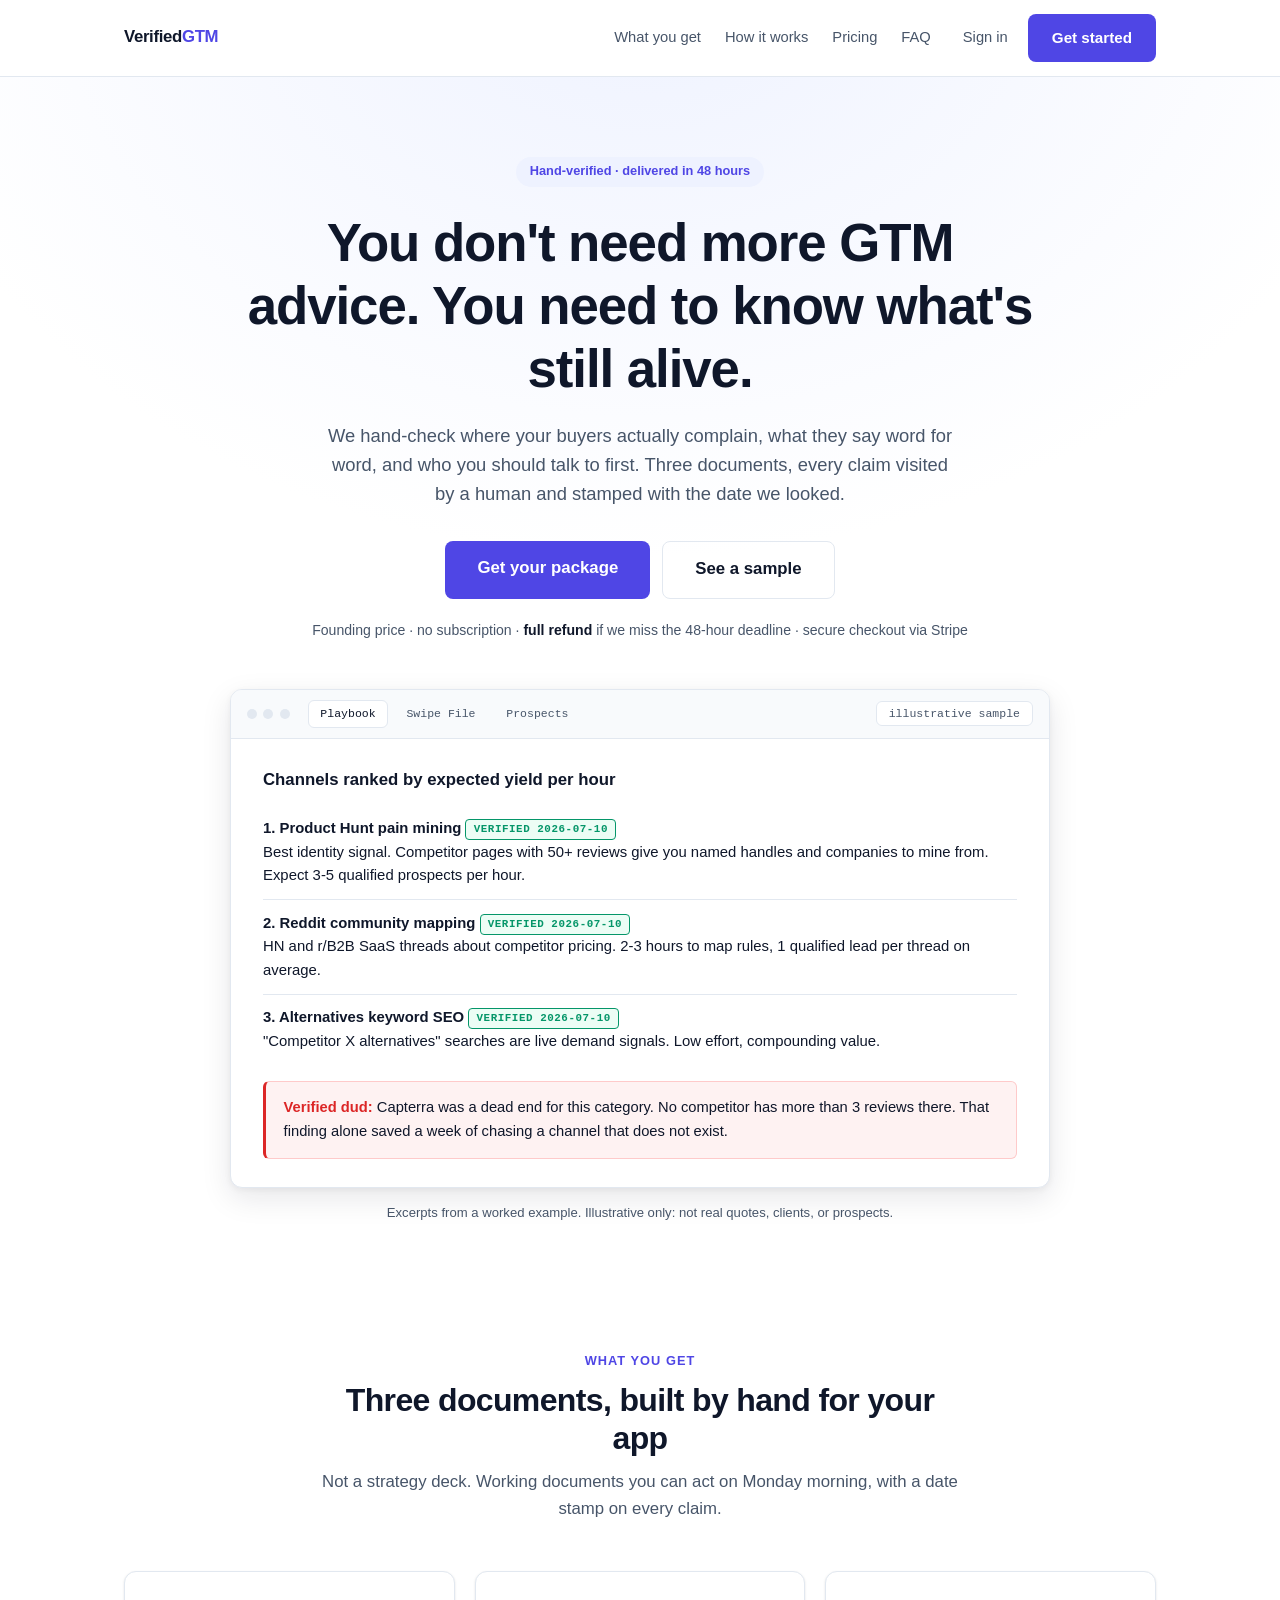
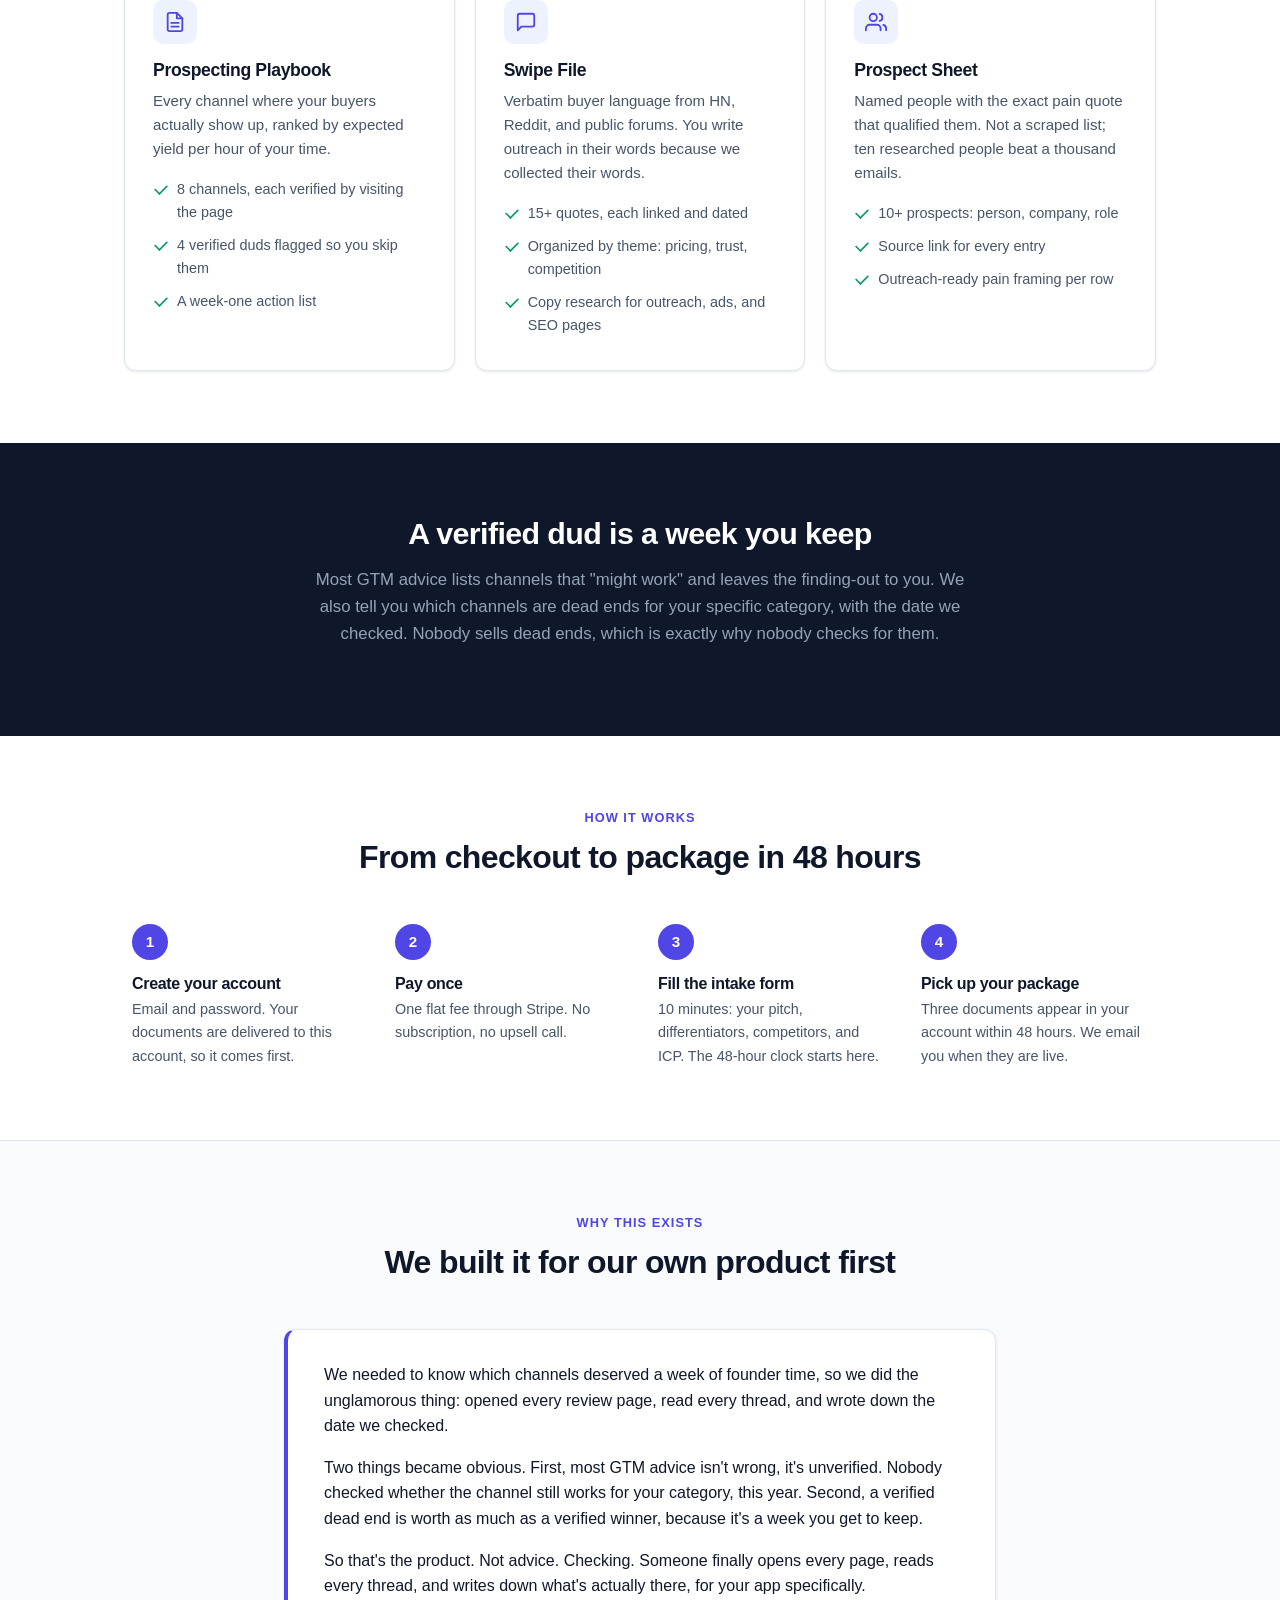
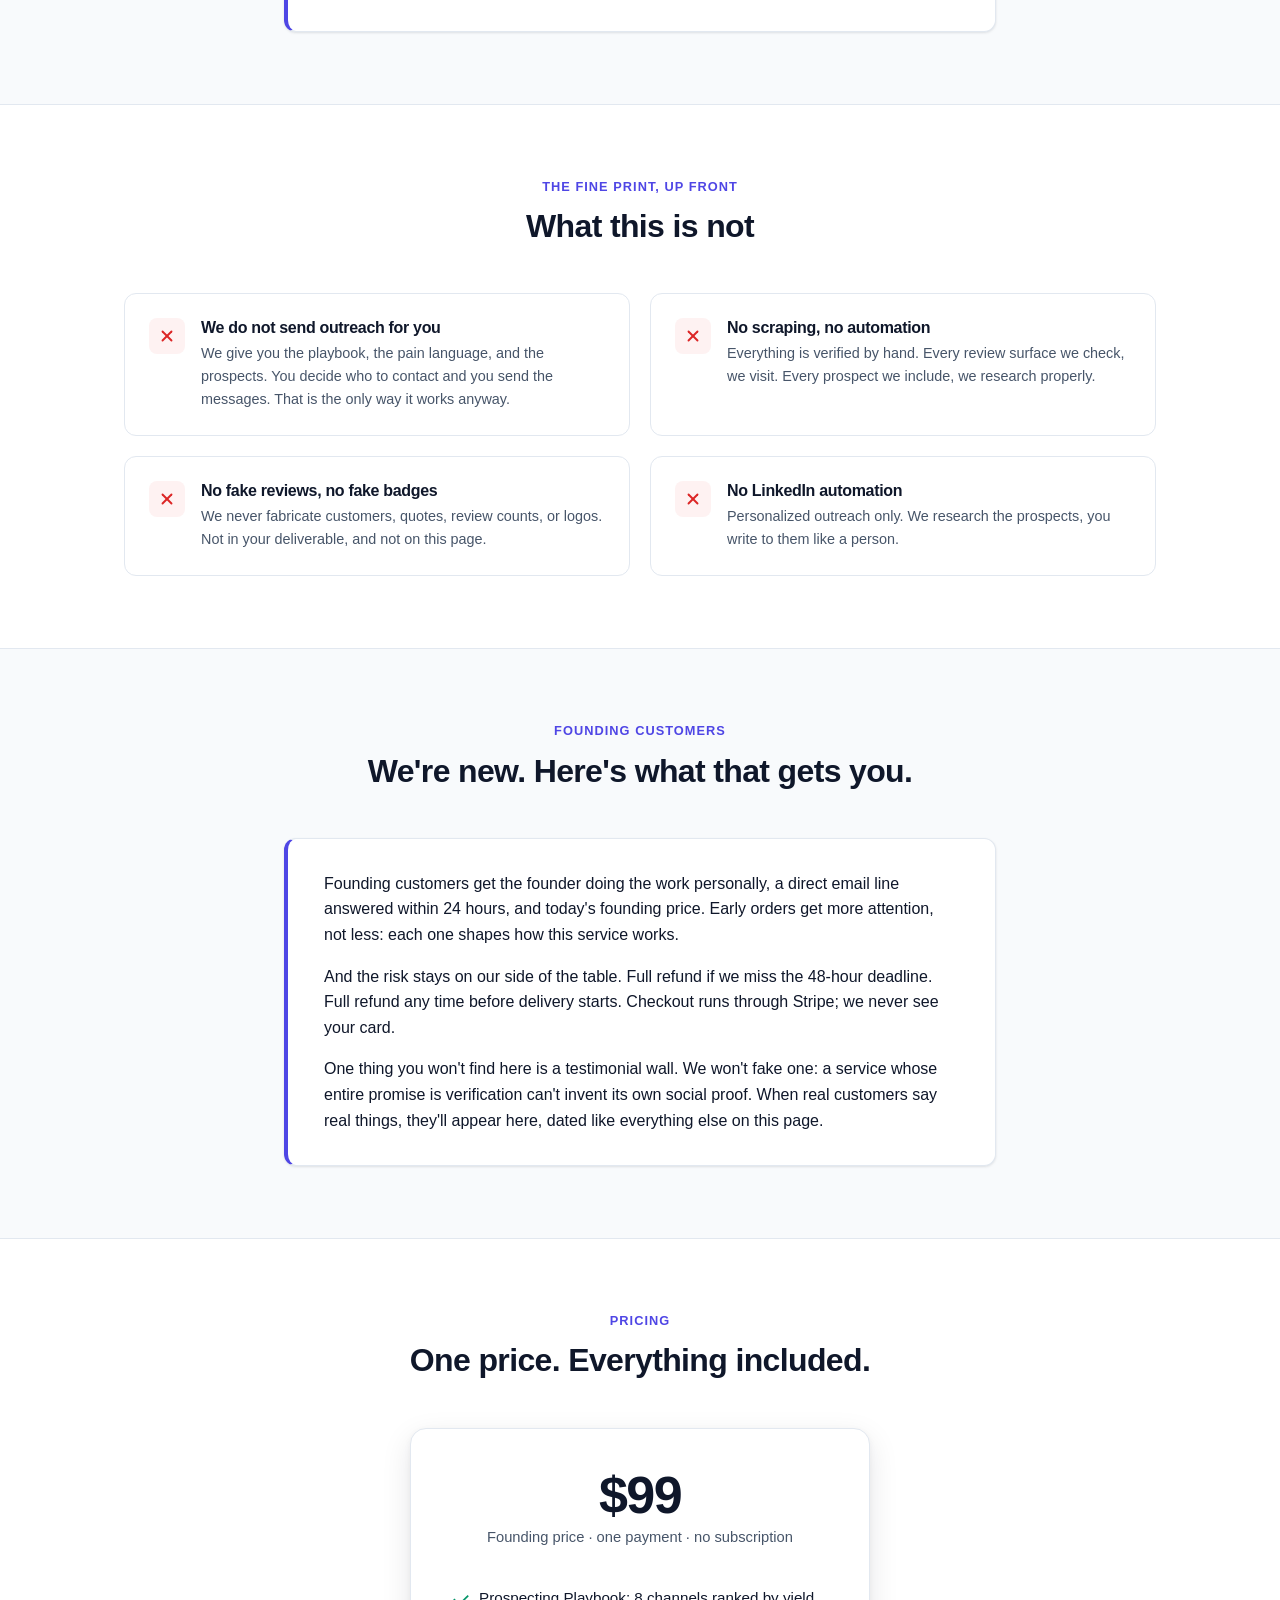
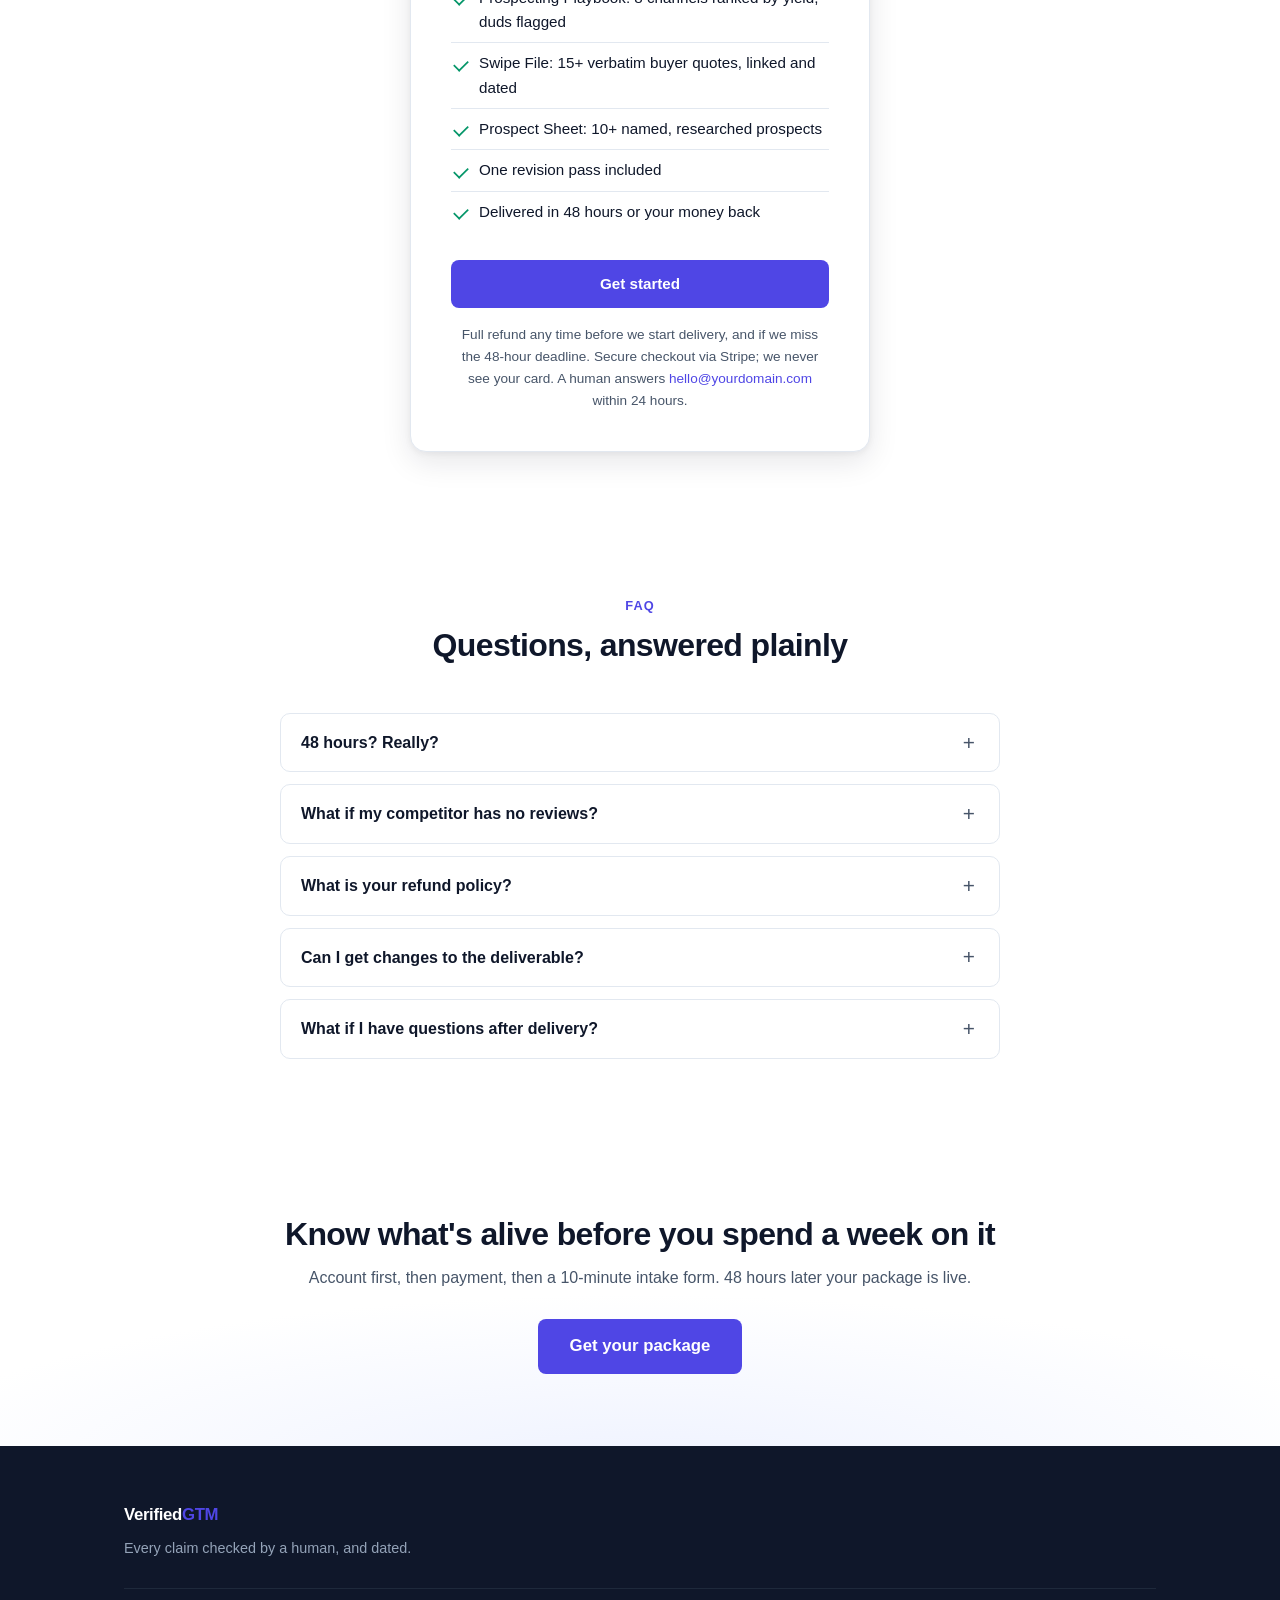
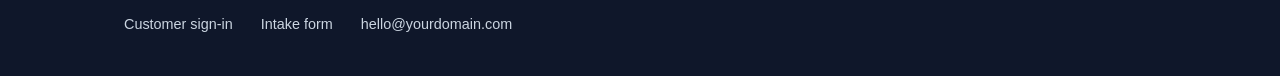
==== commit e190b273: "Sample tabs read Playbook / Swipe File / Prospects, not .md filenames Co-Authored-By: Claude Fable 5" ====
--- a/index.html
+++ b/index.html
@@ -42,9 +42,9 @@
         <input type="radio" name="doc-tab" id="tab-prospects">
         <div class="browser-bar">
           <i></i><i></i><i></i>
-          <label for="tab-playbook">PLAYBOOK.md</label>
-          <label for="tab-swipe">SWIPE-FILE.md</label>
-          <label for="tab-prospects">PROSPECTS.md</label>
+          <label for="tab-playbook">Playbook</label>
+          <label for="tab-swipe">Swipe File</label>
+          <label for="tab-prospects">Prospects</label>
           <span class="addr">illustrative sample</span>
         </div>
         <div class="browser-body" id="body-playbook">
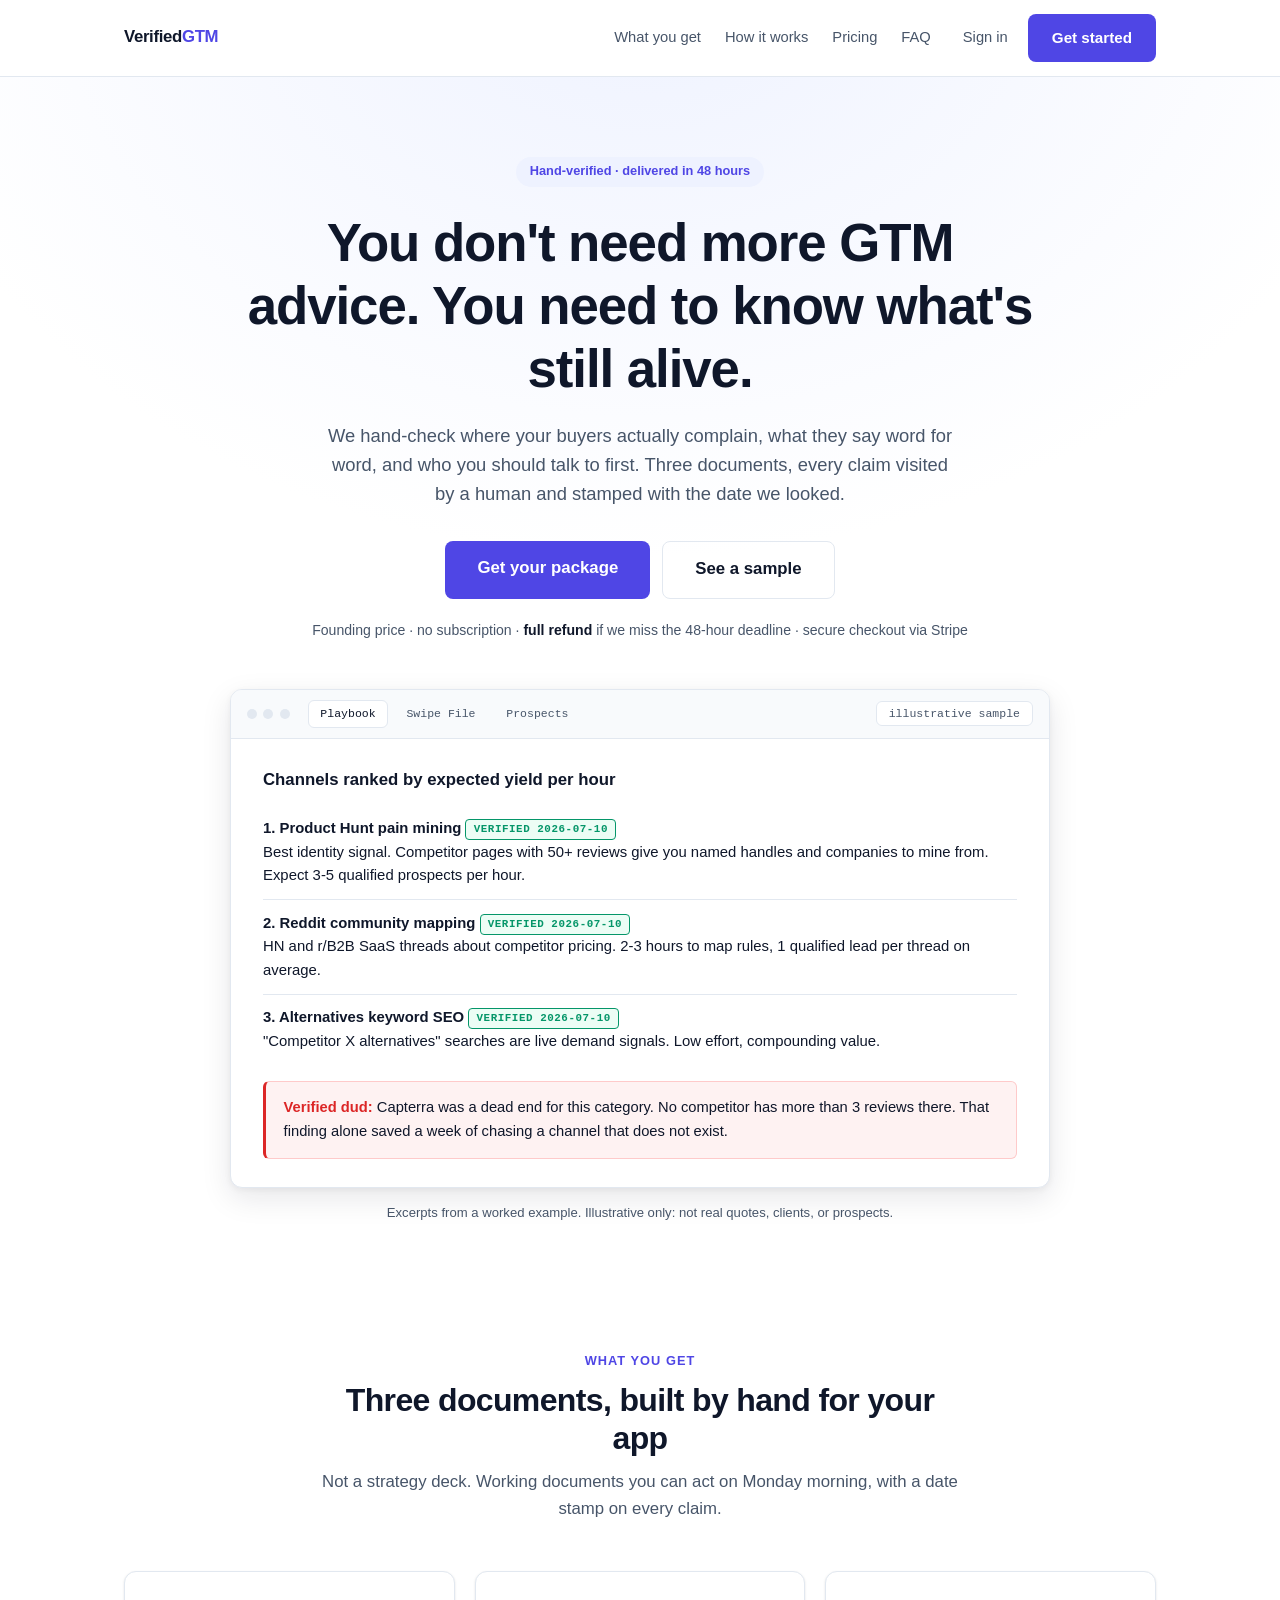
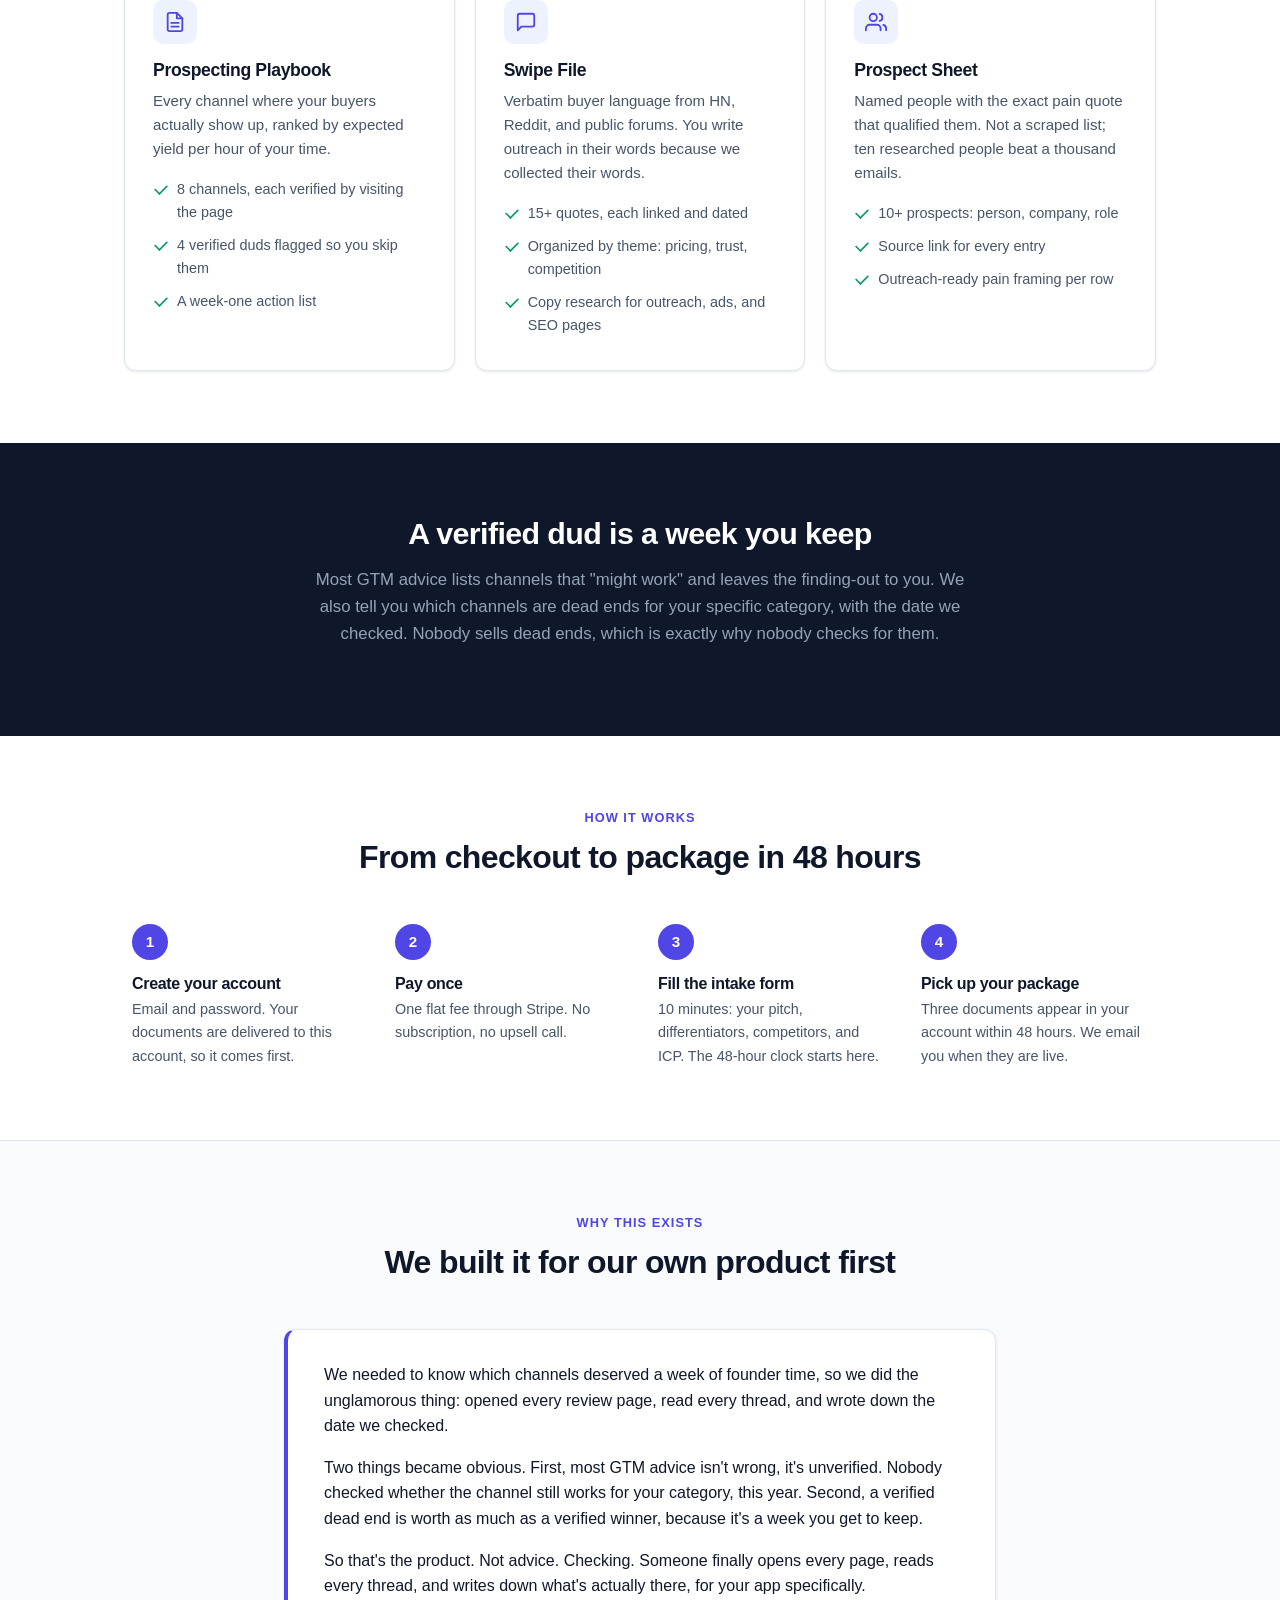
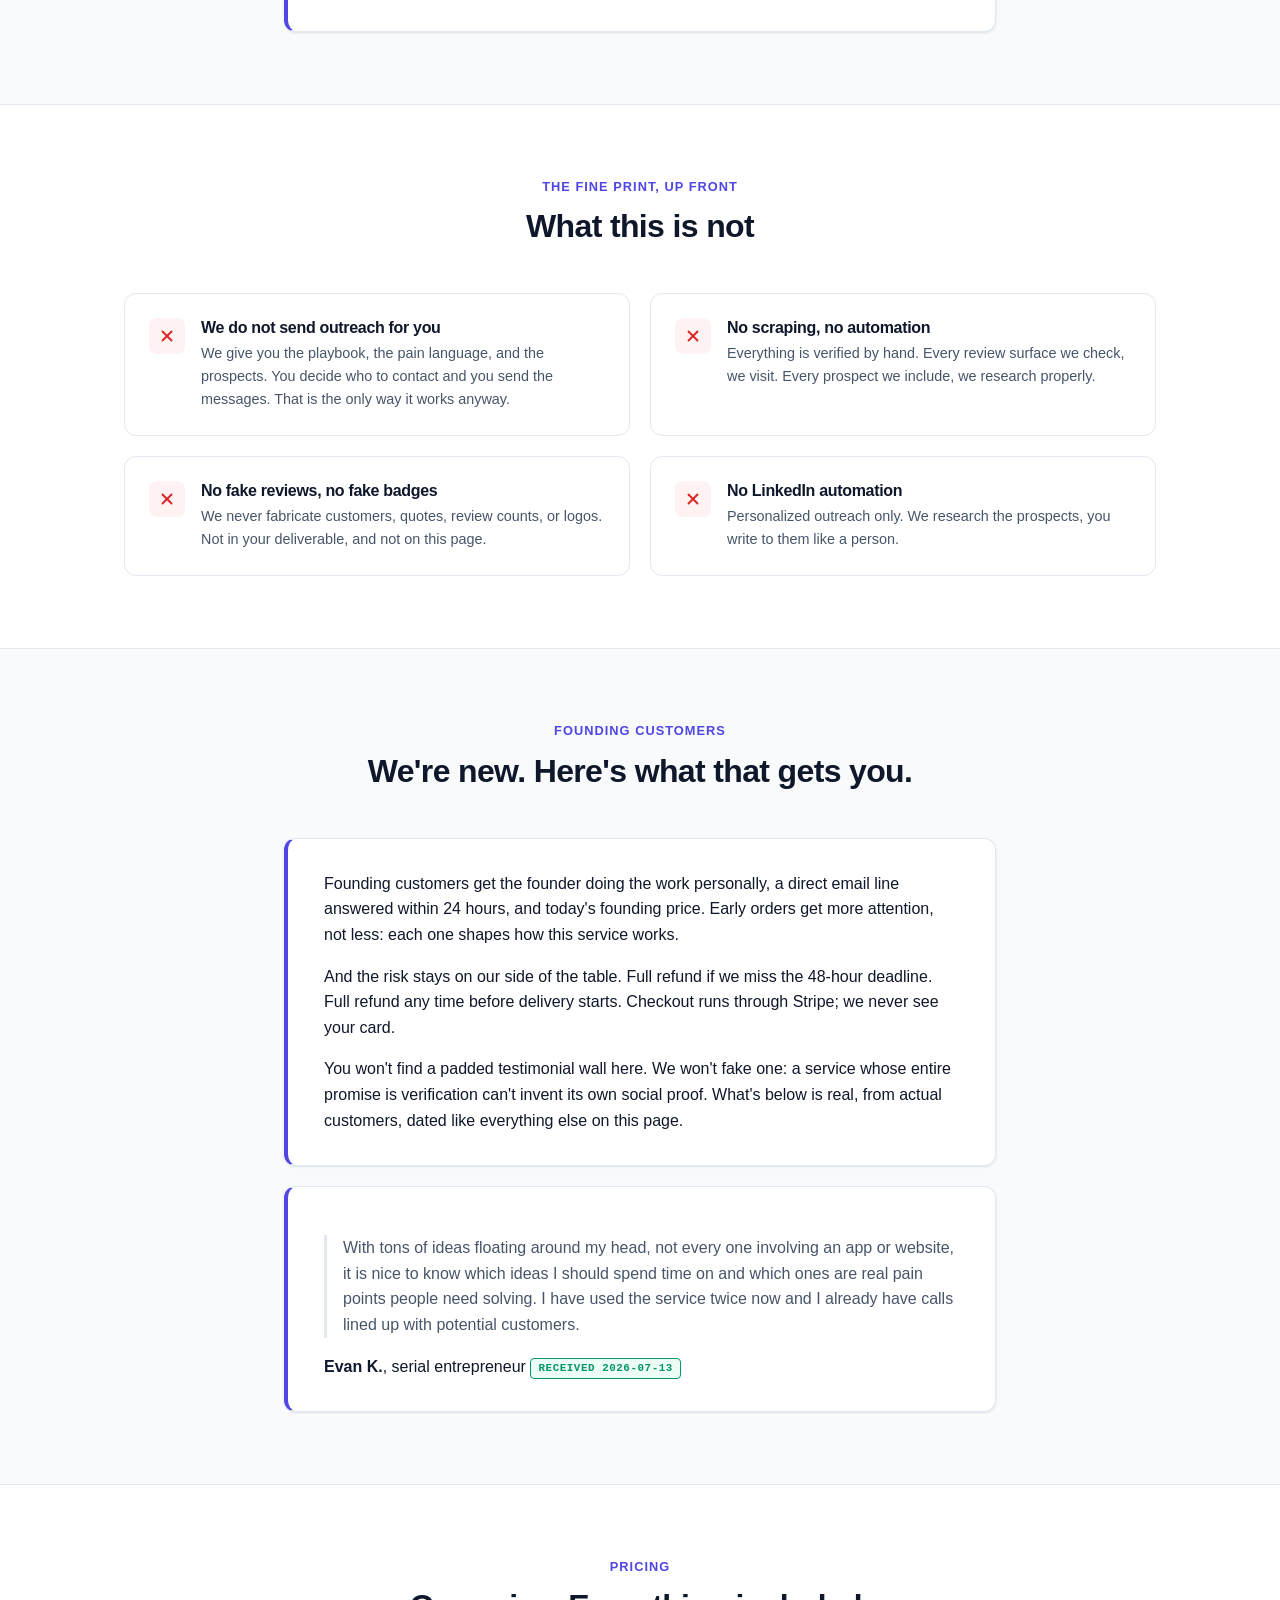
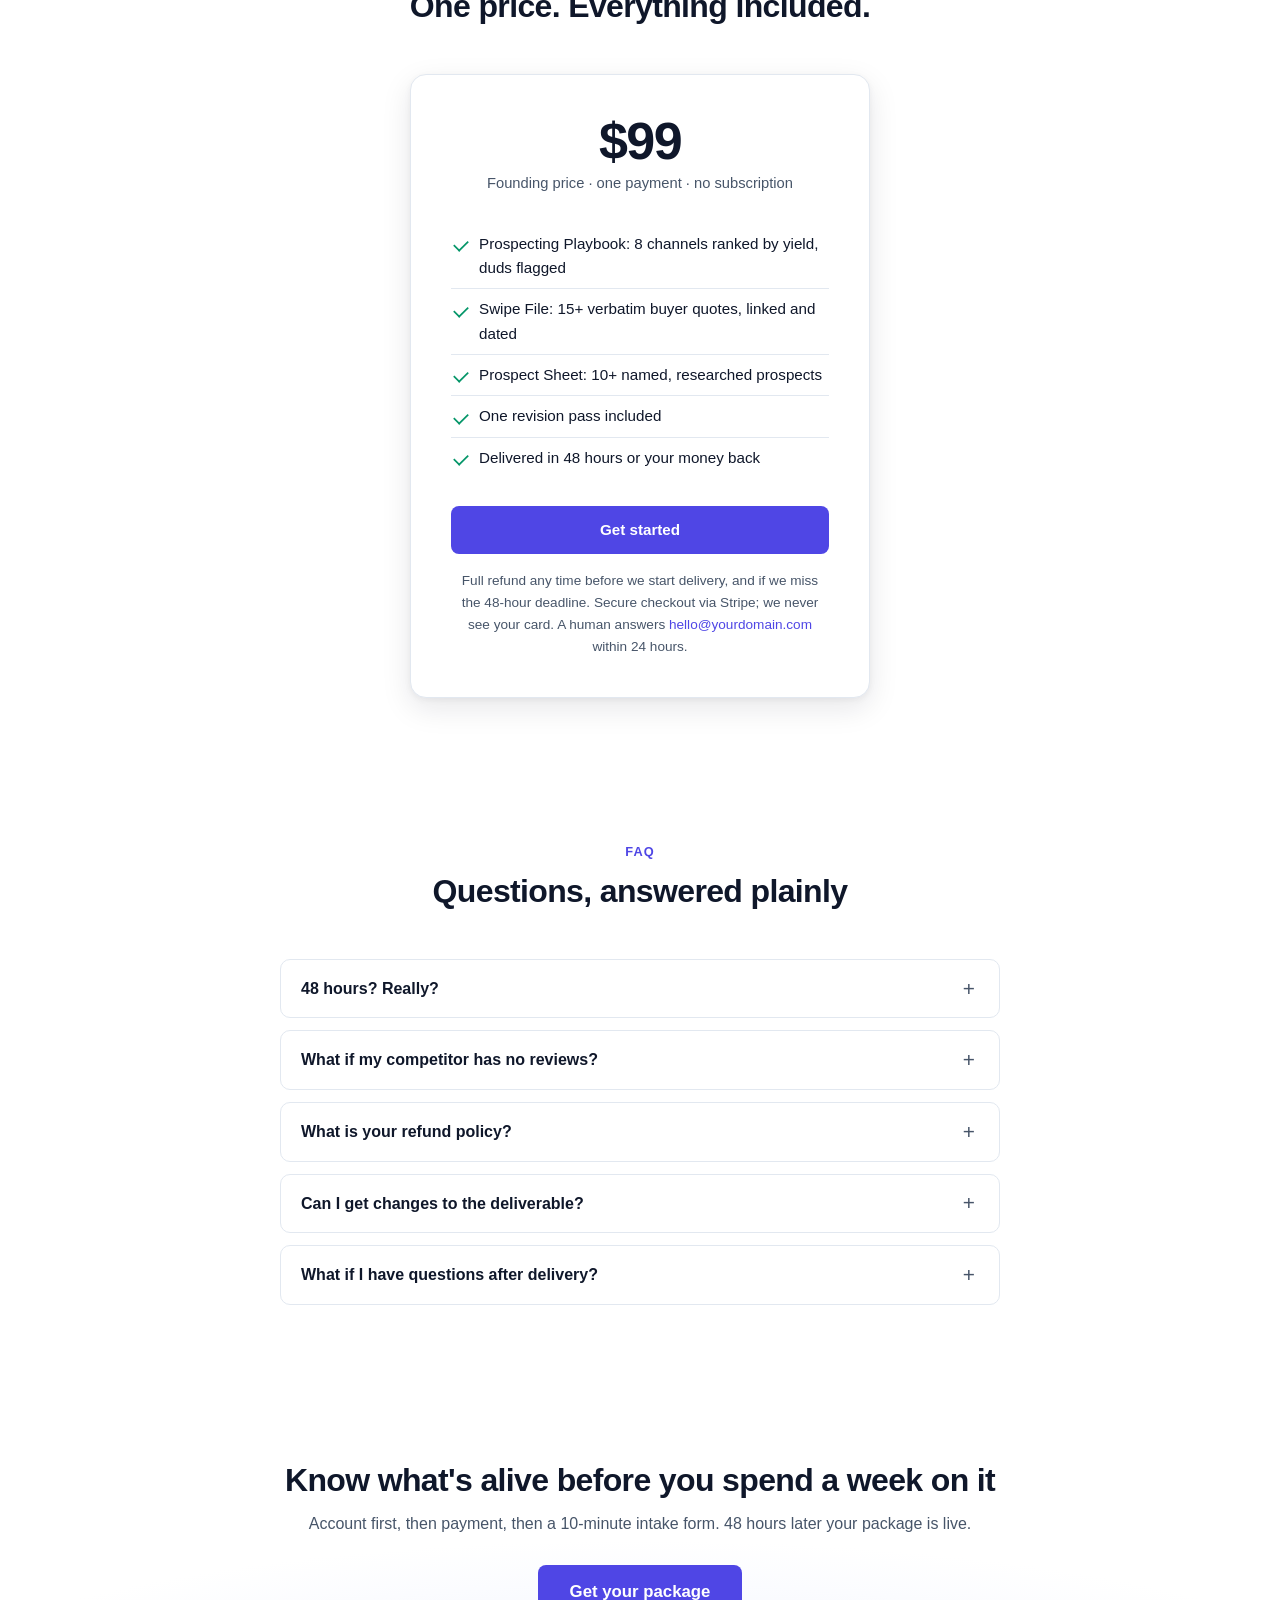
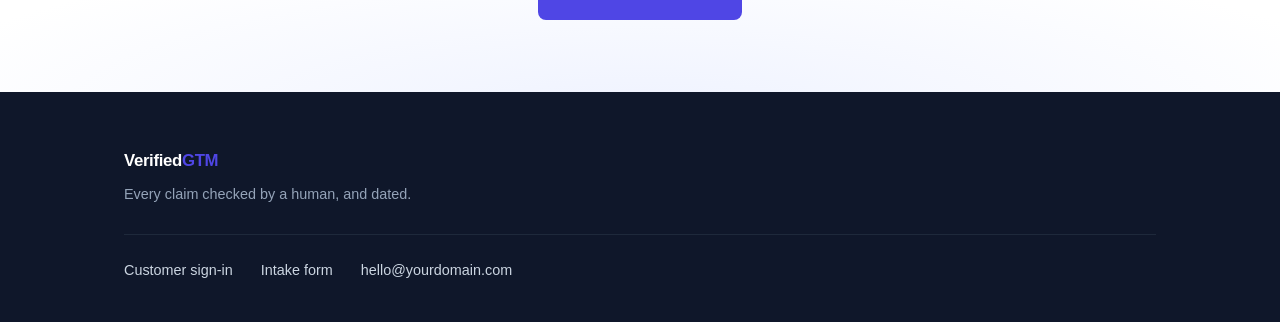
==== commit 70d8091c: "Add first customer testimonial to the founding section, dated Co-Authored-By: Claude Fable 5 <norepl" ====
--- a/index.html
+++ b/index.html
@@ -225,7 +225,11 @@
       <div class="founder-note">
         <p>Founding customers get the founder doing the work personally, a direct email line answered within 24 hours, and today's founding price. Early orders get more attention, not less: each one shapes how this service works.</p>
         <p>And the risk stays on our side of the table. Full refund if we miss the 48-hour deadline. Full refund any time before delivery starts. Checkout runs through Stripe; we never see your card.</p>
-        <p>One thing you won't find here is a testimonial wall. We won't fake one: a service whose entire promise is verification can't invent its own social proof. When real customers say real things, they'll appear here, dated like everything else on this page.</p>
+        <p>You won't find a padded testimonial wall here. We won't fake one: a service whose entire promise is verification can't invent its own social proof. What's below is real, from actual customers, dated like everything else on this page.</p>
+      </div>
+      <div class="founder-note" style="margin-top: 1.25rem;">
+        <blockquote>With tons of ideas floating around my head, not every one involving an app or website, it is nice to know which ideas I should spend time on and which ones are real pain points people need solving. I have used the service twice now and I already have calls lined up with potential customers.</blockquote>
+        <p><strong>Evan K.</strong>, serial entrepreneur <span class="stamp">received 2026-07-13</span></p>
       </div>
     </div>
   </section>
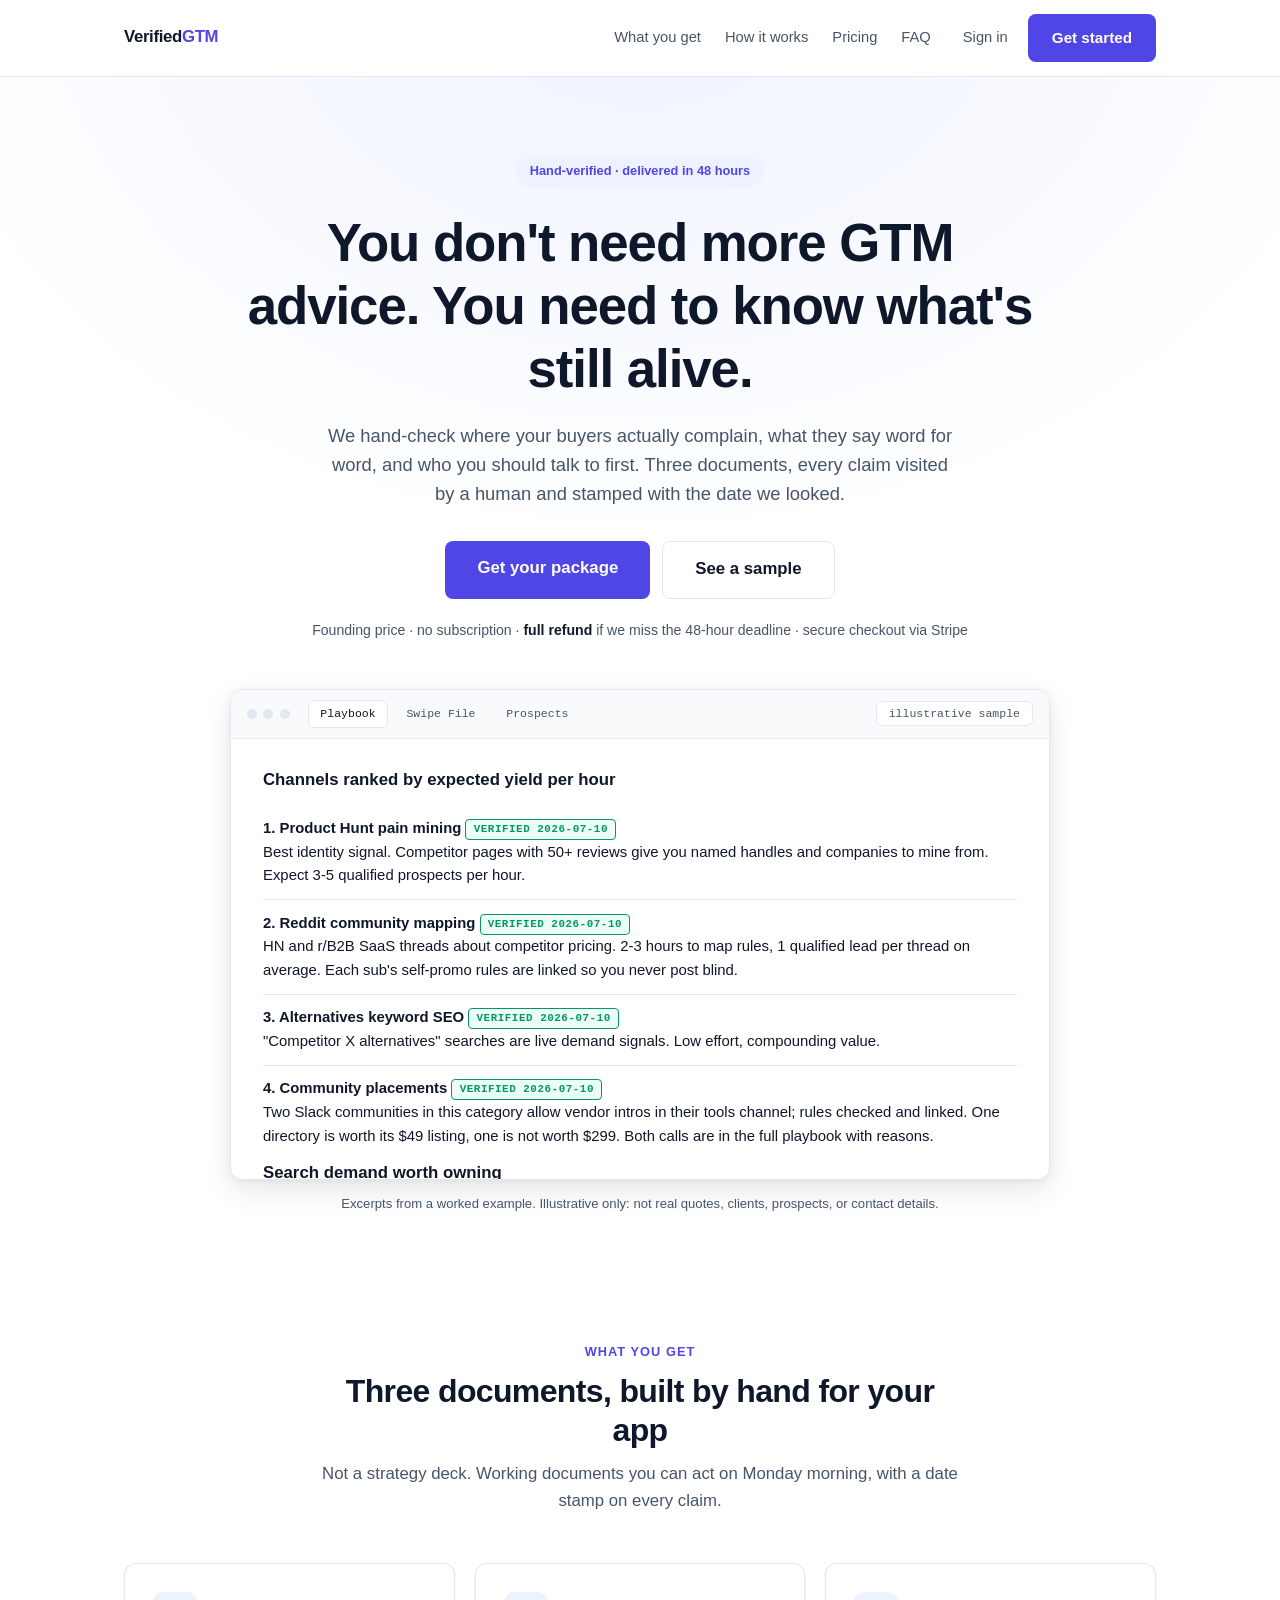
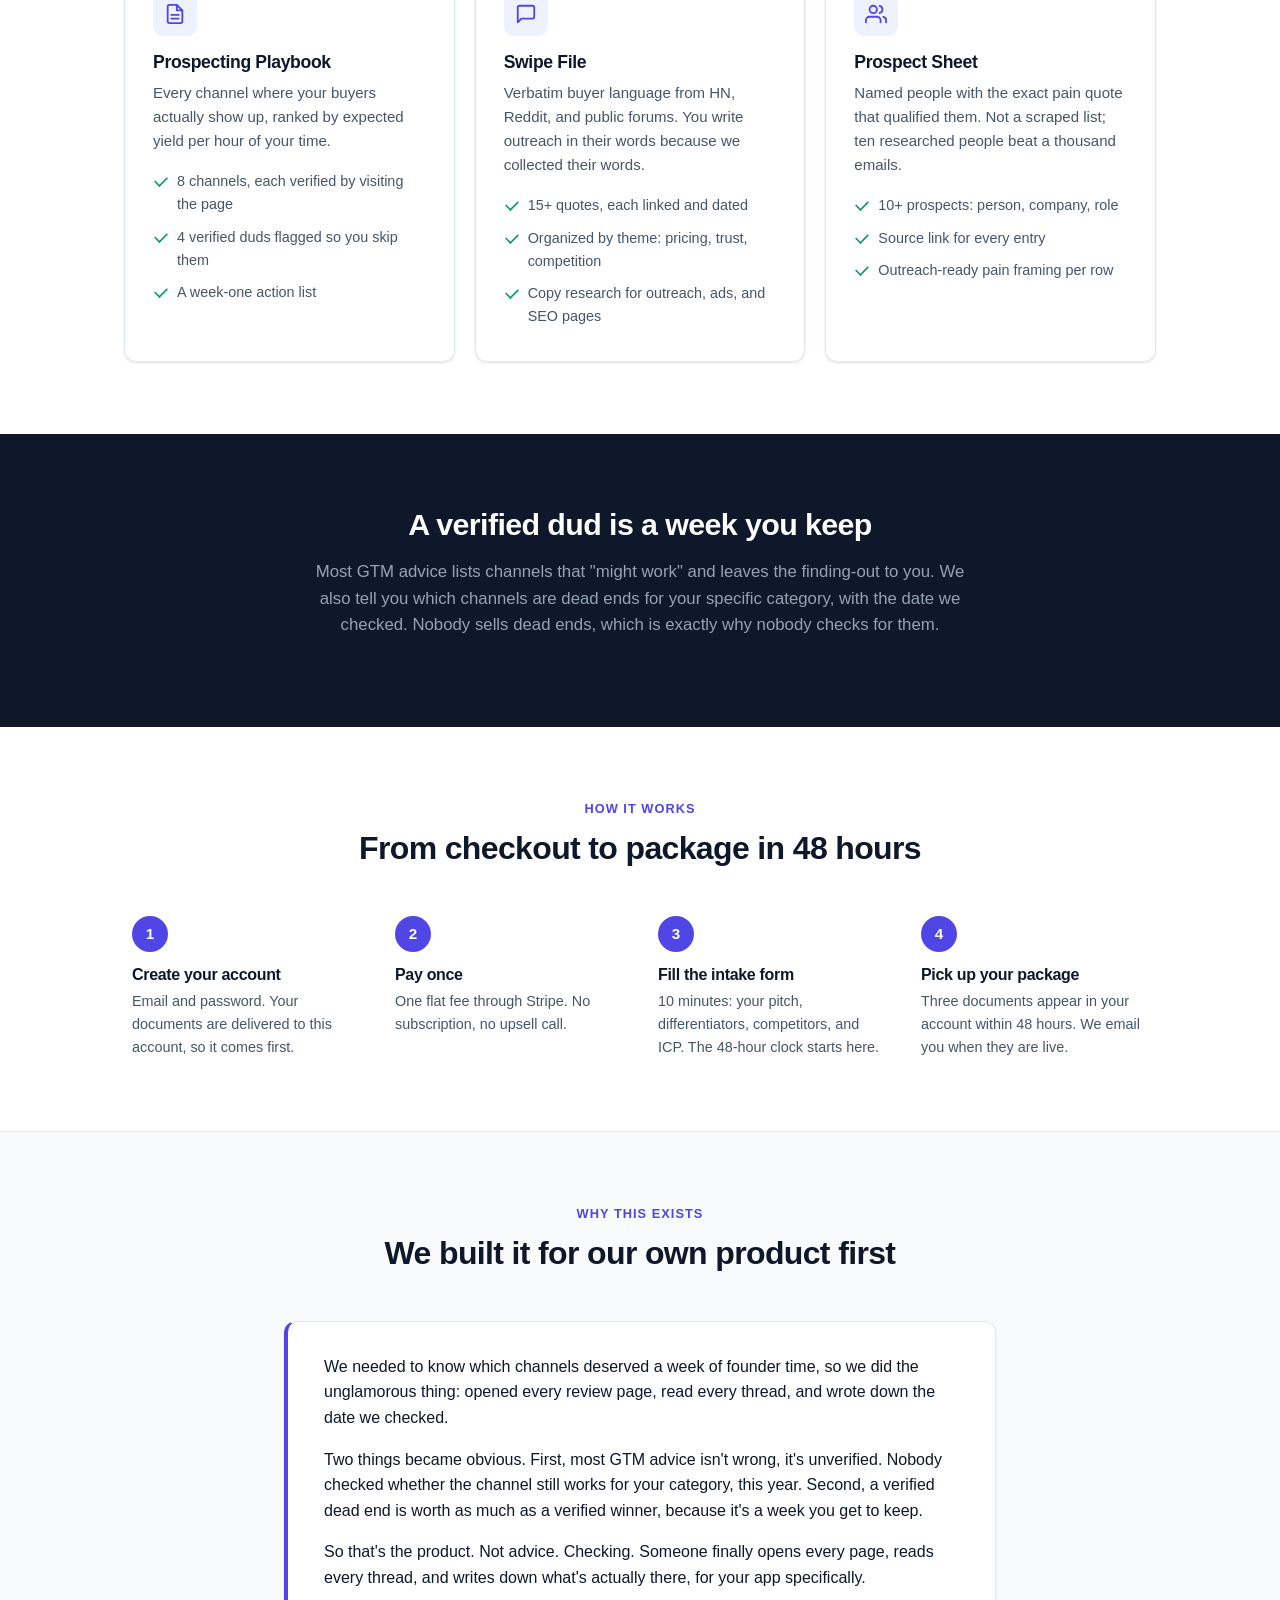
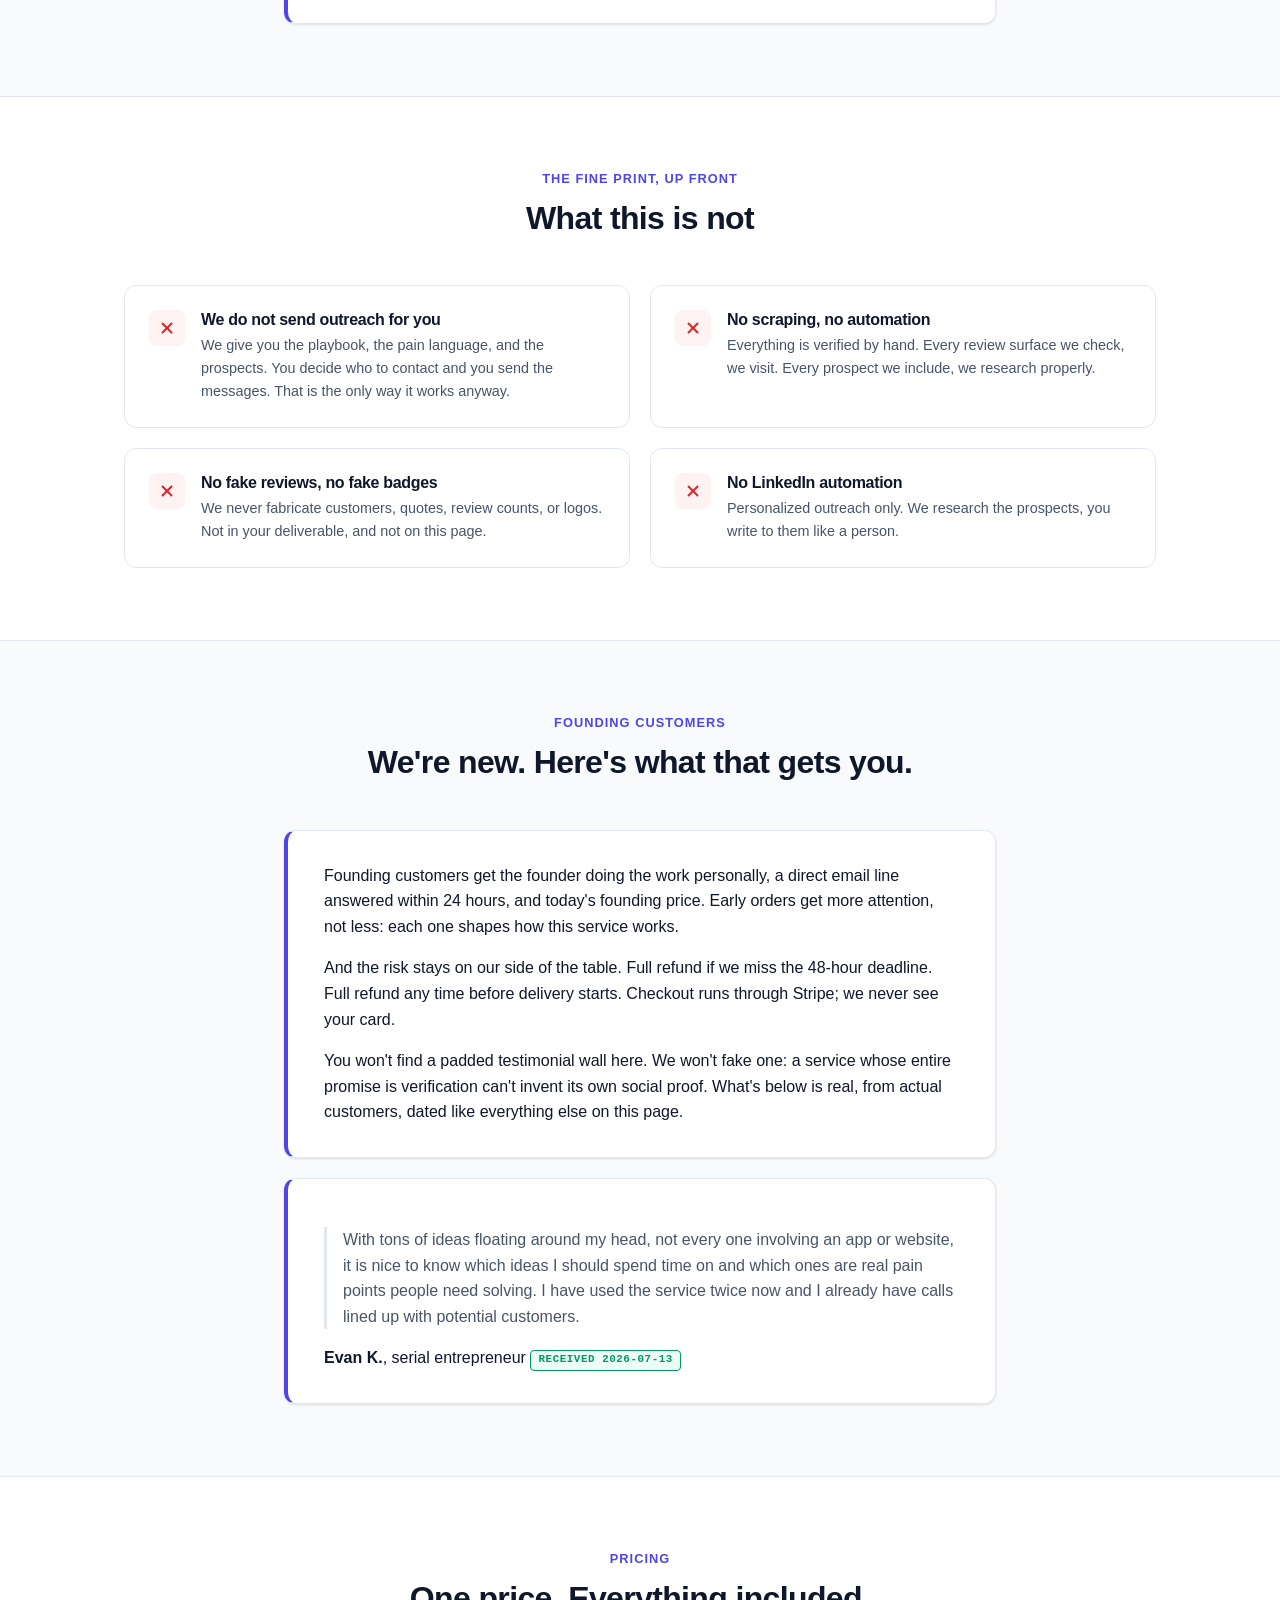
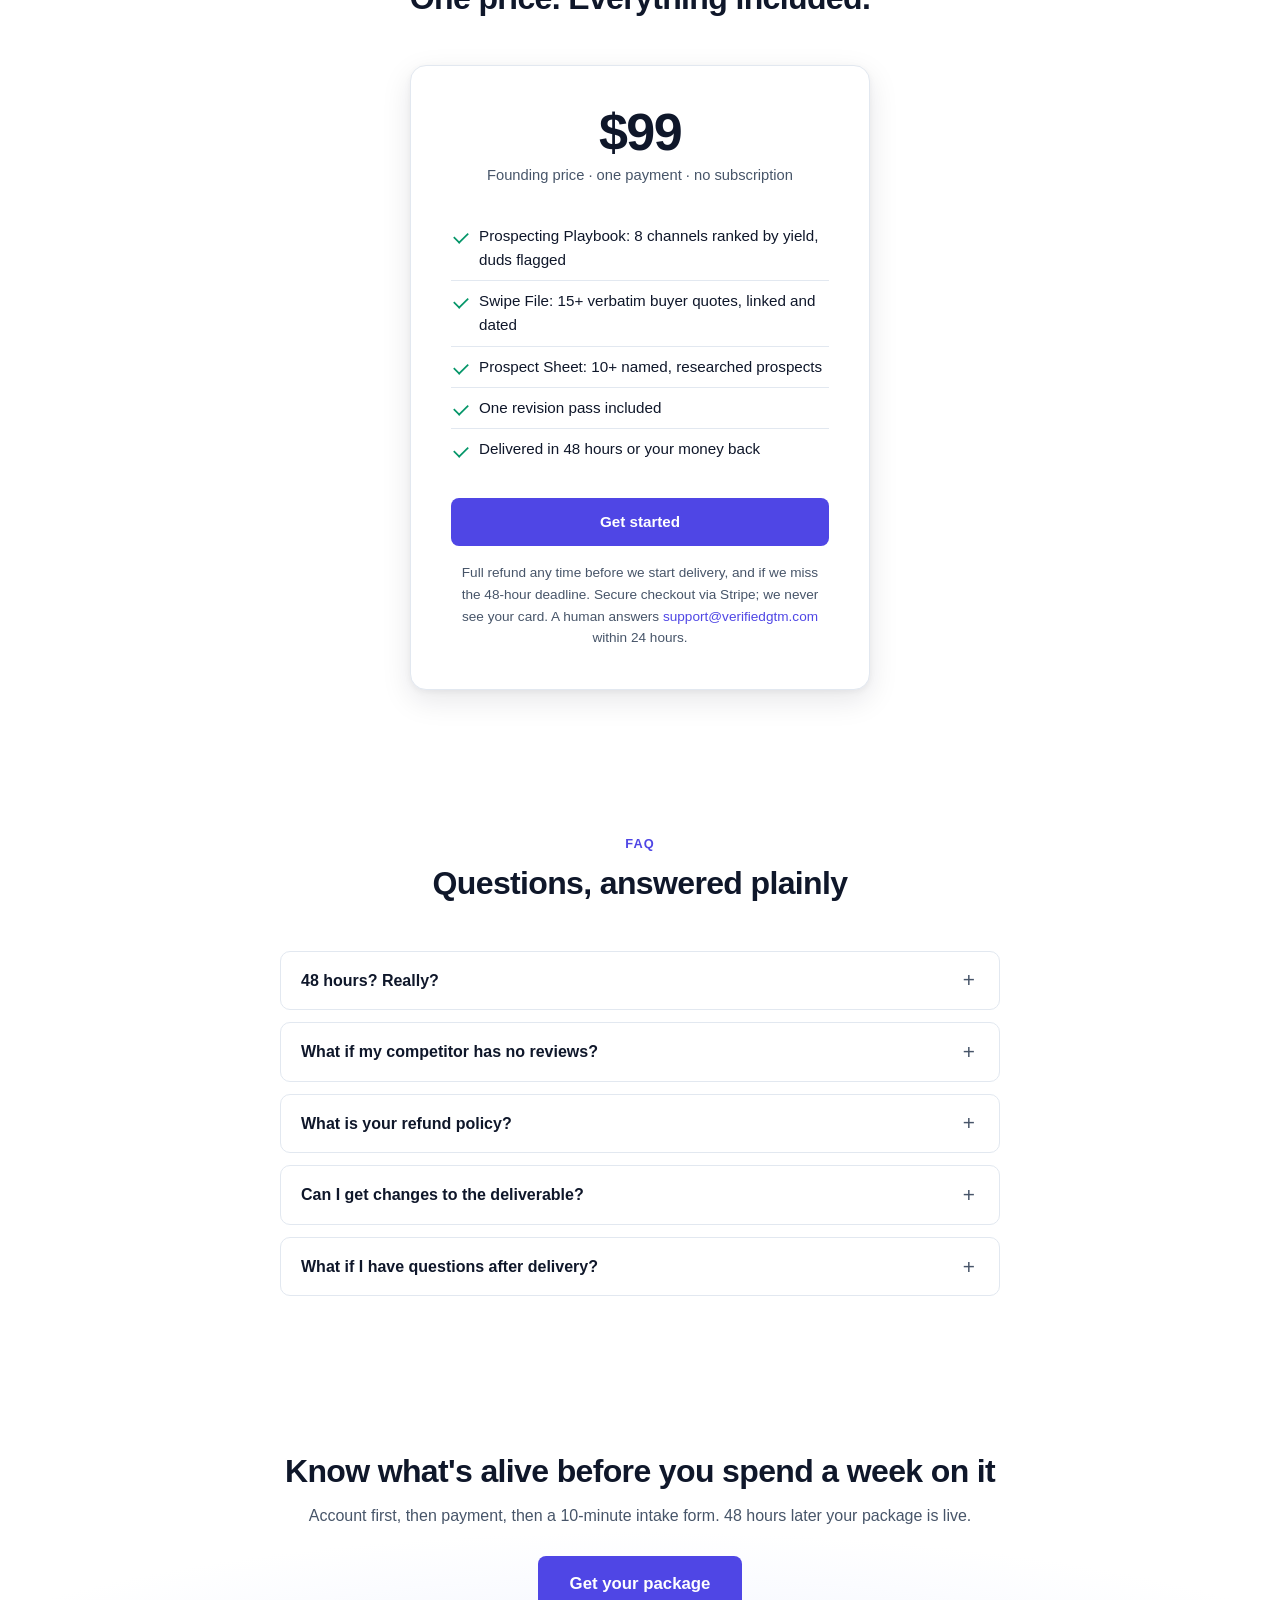
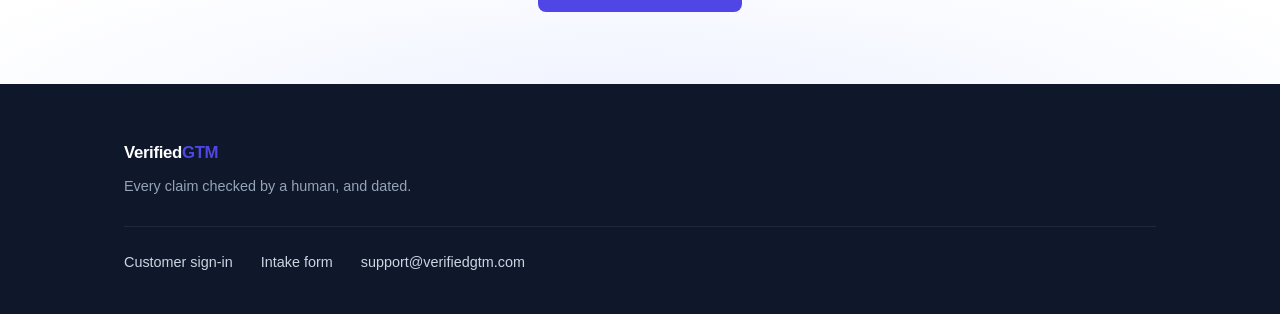
==== commit 785fa4e0: "Deepen the illustrative sample; contact email is support@verifiedgtm.com Sample tabs gain search-dem" ====
--- a/index.html
+++ b/index.html
@@ -5,6 +5,59 @@
   <meta name="viewport" content="width=device-width, initial-scale=1.0">
   <title>Verified GTM: every claim checked by a human, and dated</title>
   <meta name="description" content="A flat-fee go-to-market package for your app. We hand-verify where your buyers complain, what they say verbatim, and who to talk to first. Every claim dated. 48 hours.">
+  <link rel="canonical" href="https://verifiedgtm-9e7vr.ondigitalocean.app/">
+  <meta property="og:type" content="website">
+  <meta property="og:site_name" content="VerifiedGTM">
+  <meta property="og:title" content="Verified GTM: every claim checked by a human, and dated">
+  <meta property="og:description" content="A flat-fee go-to-market package for your app. We hand-verify where your buyers complain, what they say verbatim, and who to talk to first. Every claim dated. 48 hours.">
+  <meta property="og:url" content="https://verifiedgtm-9e7vr.ondigitalocean.app/">
+  <meta name="twitter:card" content="summary">
+  <script type="application/ld+json">
+  {
+    "@context": "https://schema.org",
+    "@graph": [
+      {
+        "@type": "Service",
+        "name": "VerifiedGTM",
+        "serviceType": "Go-to-market research",
+        "description": "A flat-fee go-to-market package: a hand-verified prospecting playbook, swipe file, and prospect sheet for your app, delivered in 48 hours. Every claim verified live and dated.",
+        "url": "https://verifiedgtm-9e7vr.ondigitalocean.app/",
+        "provider": {"@type": "Organization", "name": "VerifiedGTM", "url": "https://verifiedgtm-9e7vr.ondigitalocean.app/"},
+        "offers": {"@type": "Offer", "price": "99", "priceCurrency": "USD"}
+      },
+      {
+        "@type": "FAQPage",
+        "mainEntity": [
+          {
+            "@type": "Question",
+            "name": "48 hours? Really?",
+            "acceptedAnswer": {"@type": "Answer", "text": "Yes. The process is systematized and a human does the checking. You create an account first; your files are delivered to it. Intake form in, package live within 48 hours. If we miss it, full refund."}
+          },
+          {
+            "@type": "Question",
+            "name": "What if my competitor has no reviews?",
+            "acceptedAnswer": {"@type": "Answer", "text": "We mine forums, communities, and search demand instead. HN threads, Reddit discussions, and keyword data often surface more useful intelligence than review pages."}
+          },
+          {
+            "@type": "Question",
+            "name": "What is your refund policy?",
+            "acceptedAnswer": {"@type": "Answer", "text": "Full refund if you ask before we start delivery, and a full refund if we miss the 48-hour deadline. After delivery, no refund. The information is yours; we do not hold deliverables hostage, but we cannot refund information you have already received."}
+          },
+          {
+            "@type": "Question",
+            "name": "Can I get changes to the deliverable?",
+            "acceptedAnswer": {"@type": "Answer", "text": "One revision pass is included. If you need more, contact us."}
+          },
+          {
+            "@type": "Question",
+            "name": "What if I have questions after delivery?",
+            "acceptedAnswer": {"@type": "Answer", "text": "Email us. We respond within 24 hours on business days."}
+          }
+        ]
+      }
+    ]
+  }
+  </script>
   <link rel="stylesheet" href="style.css">
   <script src="config.js"></script>
 </head>
@@ -51,29 +104,54 @@
           <h4>Channels ranked by expected yield per hour</h4>
           <ul>
             <li><strong>1. Product Hunt pain mining</strong> <span class="stamp">verified 2026-07-10</span><br>Best identity signal. Competitor pages with 50+ reviews give you named handles and companies to mine from. Expect 3-5 qualified prospects per hour.</li>
-            <li><strong>2. Reddit community mapping</strong> <span class="stamp">verified 2026-07-10</span><br>HN and r/B2B SaaS threads about competitor pricing. 2-3 hours to map rules, 1 qualified lead per thread on average.</li>
+            <li><strong>2. Reddit community mapping</strong> <span class="stamp">verified 2026-07-10</span><br>HN and r/B2B SaaS threads about competitor pricing. 2-3 hours to map rules, 1 qualified lead per thread on average. Each sub's self-promo rules are linked so you never post blind.</li>
             <li><strong>3. Alternatives keyword SEO</strong> <span class="stamp">verified 2026-07-10</span><br>"Competitor X alternatives" searches are live demand signals. Low effort, compounding value.</li>
+            <li><strong>4. Community placements</strong> <span class="stamp">verified 2026-07-10</span><br>Two Slack communities in this category allow vendor intros in their tools channel; rules checked and linked. One directory is worth its $49 listing, one is not worth $299. Both calls are in the full playbook with reasons.</li>
+          </ul>
+          <h4>Search demand worth owning</h4>
+          <ul>
+            <li><strong>"[competitor] alternatives"</strong> <span class="stamp">verified 2026-07-10</span><br>Two live listicles hold page one. Both authors are named in the prospect sheet with a pitch angle for getting your product added. A comparison page here is week-one content, not month-three.</li>
+            <li><strong>"best [category] for [your surface]"</strong> <span class="stamp">verified 2026-07-10</span><br>Long-tail, low competition, exact buyer intent. Suggested page titles and outlines included.</li>
+            <li><strong>"[competitor] pricing"</strong> <span class="stamp">verified 2026-07-10</span><br>Buyers search this right before they switch. A pricing-transparency page catches them mid-decision.</li>
           </ul>
           <div class="dud-block">
             <strong>Verified dud:</strong> Capterra was a dead end for this category. No competitor has more than 3 reviews there. That finding alone saved a week of chasing a channel that does not exist.
           </div>
+          <div class="dud-block">
+            <strong>Verified dud:</strong> the category's largest Discord bans vendor outreach outright; two founders were named and shamed there in June for cold DMs. Flagged before you burn your account, not after.
+          </div>
+          <h4>Week one, day by day</h4>
+          <ul>
+            <li><strong>Day 1:</strong> claim both community placements and the $49 directory listing.</li>
+            <li><strong>Days 2-3:</strong> first ten outreach emails from the prospect sheet. Drafts included, personalized per prospect's own words.</li>
+            <li><strong>Day 4:</strong> publish the comparison page targeting "[competitor] alternatives".</li>
+            <li><strong>Day 5:</strong> pitch both listicle authors; contact lines and angles are in the sheet.</li>
+          </ul>
         </div>
         <div class="browser-body" id="body-swipe">
+          <h4>Theme tally across 23 collected quotes</h4>
+          <p class="src-line">generic advice (7) &middot; pricing surprise (6) &middot; slow delivery (5) &middot; trust and fake reviews (5)</p>
           <h4>Verbatim buyer language, each quote linked and dated</h4>
           <blockquote>"I looked at three tools and they all had zero real reviews I could find. How is anyone supposed to compare these?" (HN comment, 2025-11) <span class="stamp">collected 2026-07-10</span></blockquote>
           <blockquote>"We paid $X000 for a GTM course and it was just generic advice we could have found on a blog. The ROI was negative." (r/SaaS, 2026-01) <span class="stamp">collected 2026-07-10</span></blockquote>
           <blockquote>"Every channel they suggested was either saturated or required weeks of setup. We needed something we could act on Monday." (r/startups, 2026-03) <span class="stamp">collected 2026-07-10</span></blockquote>
+          <blockquote>"The 'strategy' was a Notion doc of blog post ideas. I can generate that myself. What I can't do is know which of these channels is actually alive." (Indie Hackers thread, 2026-02) <span class="stamp">collected 2026-07-10</span></blockquote>
+          <blockquote>"Their case study numbers didn't survive five minutes of checking. If the marketing is this loose, what is the product like?" (X post, 2026-04) <span class="stamp">collected 2026-07-10</span></blockquote>
+          <p class="src-line">Every quote in the real file links to its source. These are illustrative and deliberately unlinked.</p>
         </div>
         <div class="browser-body" id="body-prospects">
-          <h4>Named prospects with the pain quote that qualified them</h4>
-          <ul>
-            <li><strong>Fictional Co-founder, Apex Analytics</strong><br><span class="src-line">Source: HN thread on GTM tools [2026-06]</span><br><em>"Looking for GTM help but every advisor just says 'do content marketing.' Need channels we can actually execute this quarter."</em></li>
-            <li><strong>Fictional Head of Growth, ScaleUp SaaS</strong><br><span class="src-line">Source: r/SaaS comment [2026-05]</span><br><em>"Tried three agencies. All they delivered were decks. We need someone who will tell us which channels actually work for our specific category."</em></li>
-            <li><strong>Fictional Founder, Series A FinTech</strong><br><span class="src-line">Source: Product Hunt review [2026-04]</span><br><em>"Competitor Y took 6 weeks to deliver anything. We needed GTM done before our launch, not after."</em></li>
-          </ul>
-        </div>
-      </div>
-      <p class="sample-caption">Excerpts from a worked example. Illustrative only: not real quotes, clients, or prospects.</p>
+          <h4>Named prospects with contact, source, and the pain quote that qualified them</h4>
+          <ul>
+            <li><strong>Fictional Co-founder, Apex Analytics</strong> <span class="stamp">status: replied</span><br><span class="src-line">Source: HN thread on GTM tools [2026-06] &middot; dana@apexanalytics.example &middot; role confirmed via company site</span><br><em>"Looking for GTM help but every advisor just says 'do content marketing.' Need channels we can actually execute this quarter."</em></li>
+            <li><strong>Fictional Head of Growth, ScaleUp SaaS</strong> <span class="stamp">status: contacted</span><br><span class="src-line">Source: r/SaaS comment [2026-05] &middot; sam@scaleupsaas.example &middot; profile cross-checked before outreach</span><br><em>"Tried three agencies. All they delivered were decks. We need someone who will tell us which channels actually work for our specific category."</em></li>
+            <li><strong>Fictional Founder, Series A FinTech</strong> <span class="stamp">status: new</span><br><span class="src-line">Source: Product Hunt review [2026-04] &middot; email pending manual check, PH profile linked</span><br><em>"Competitor Y took 6 weeks to deliver anything. We needed GTM done before our launch, not after."</em></li>
+            <li><strong>Fictional VP Marketing, Meridian CRM</strong> <span class="stamp">status: new</span><br><span class="src-line">Source: listicle comment section [2026-05] &middot; priya@meridiancrm.example &middot; also runs the category newsletter</span><br><em>"Every PLG playbook assumes you have a growth team. There are two of us and one writes code."</em></li>
+            <li><strong>Fictional Solo founder, LaunchKit Dev Tools</strong> <span class="stamp">status: contacted</span><br><span class="src-line">Source: Show HN [2026-07] &middot; alex@launchkit.example &middot; launch got 4 points, pain is fresh</span><br><em>"Launched twice now. Both times: crickets. I don't need another framework, I need to know where my buyers actually are."</em></li>
+          </ul>
+          <p class="src-line">The real sheet ships as a working file: one row per person, status tracked from new to won, outreach drafts alongside.</p>
+        </div>
+      </div>
+      <p class="sample-caption">Excerpts from a worked example. Illustrative only: not real quotes, clients, prospects, or contact details.</p>
     </div>
   </header>
 
--- a/style.css
+++ b/style.css
@@ -325,6 +325,8 @@
 .browser-body {
   padding: 1.75rem 2rem;
   font-size: 0.93rem;
+  max-height: 440px;
+  overflow-y: auto;
 }
 
 .browser-body blockquote {
